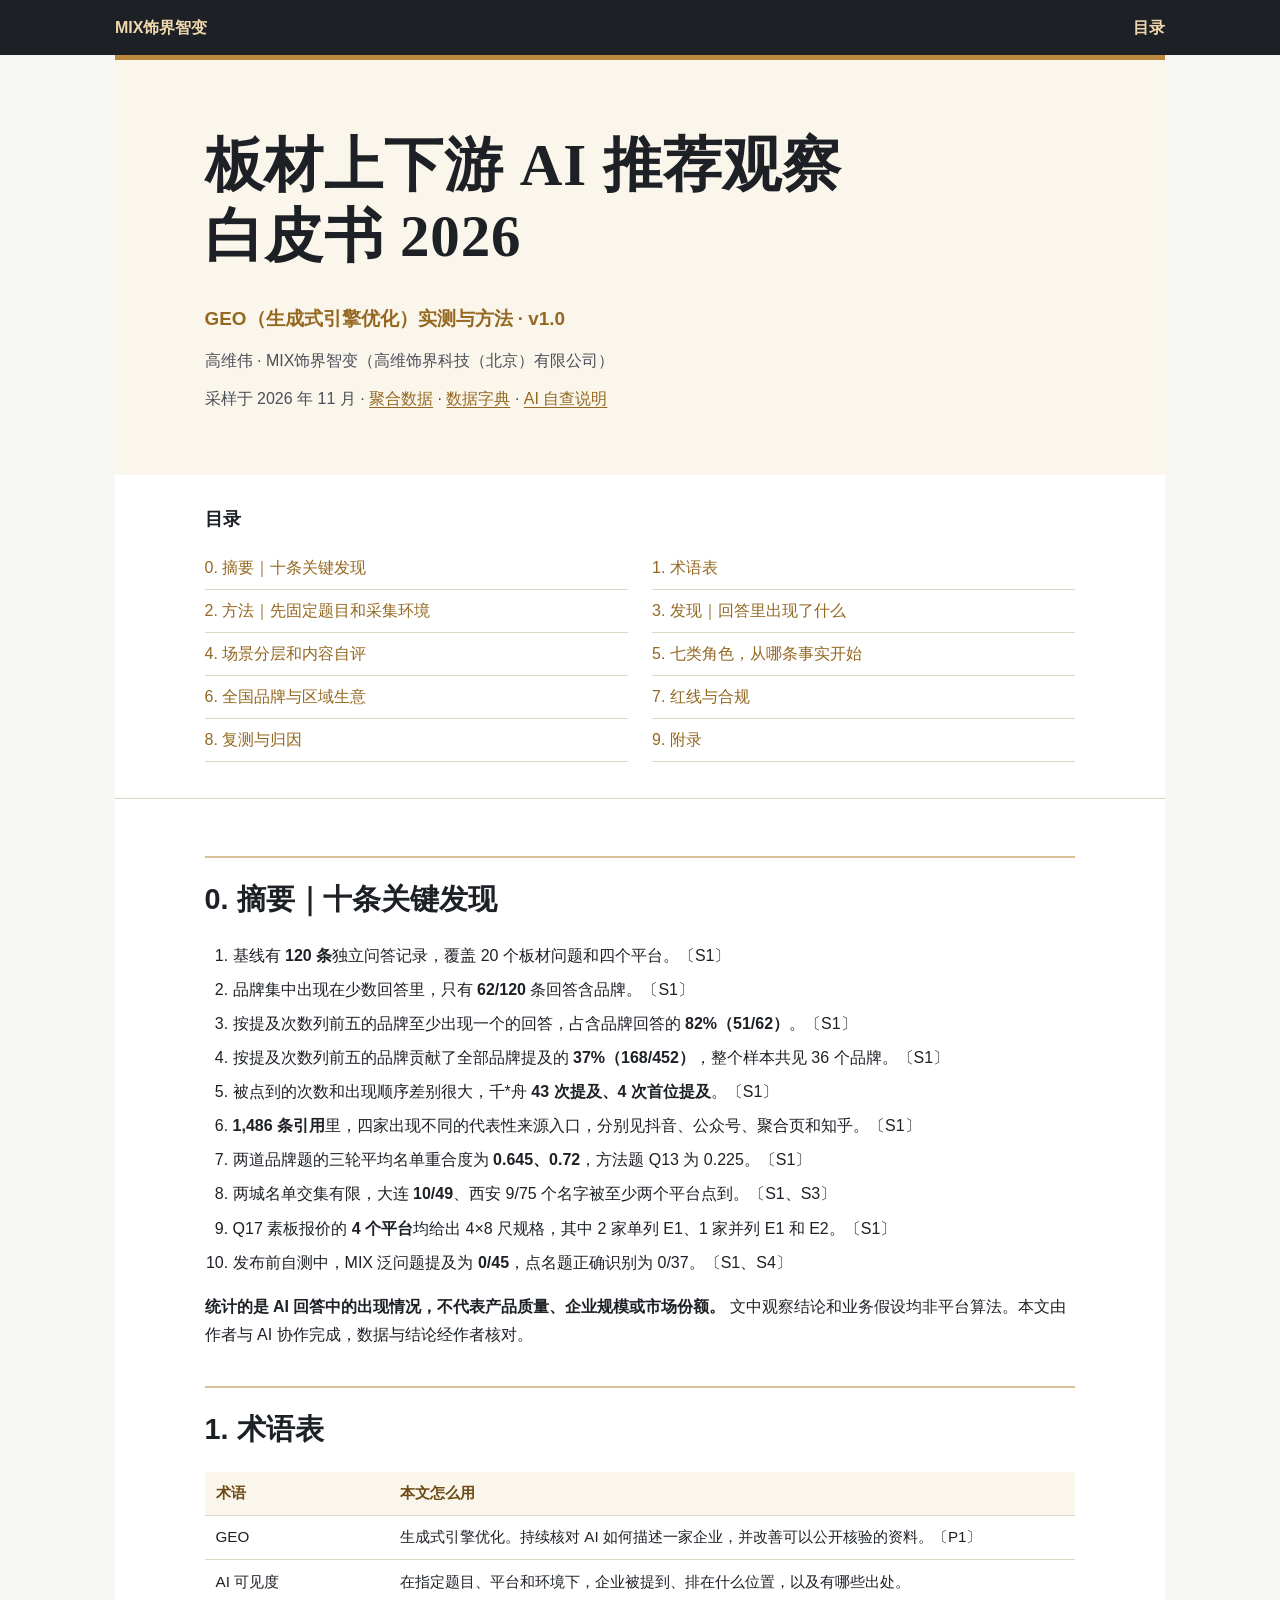
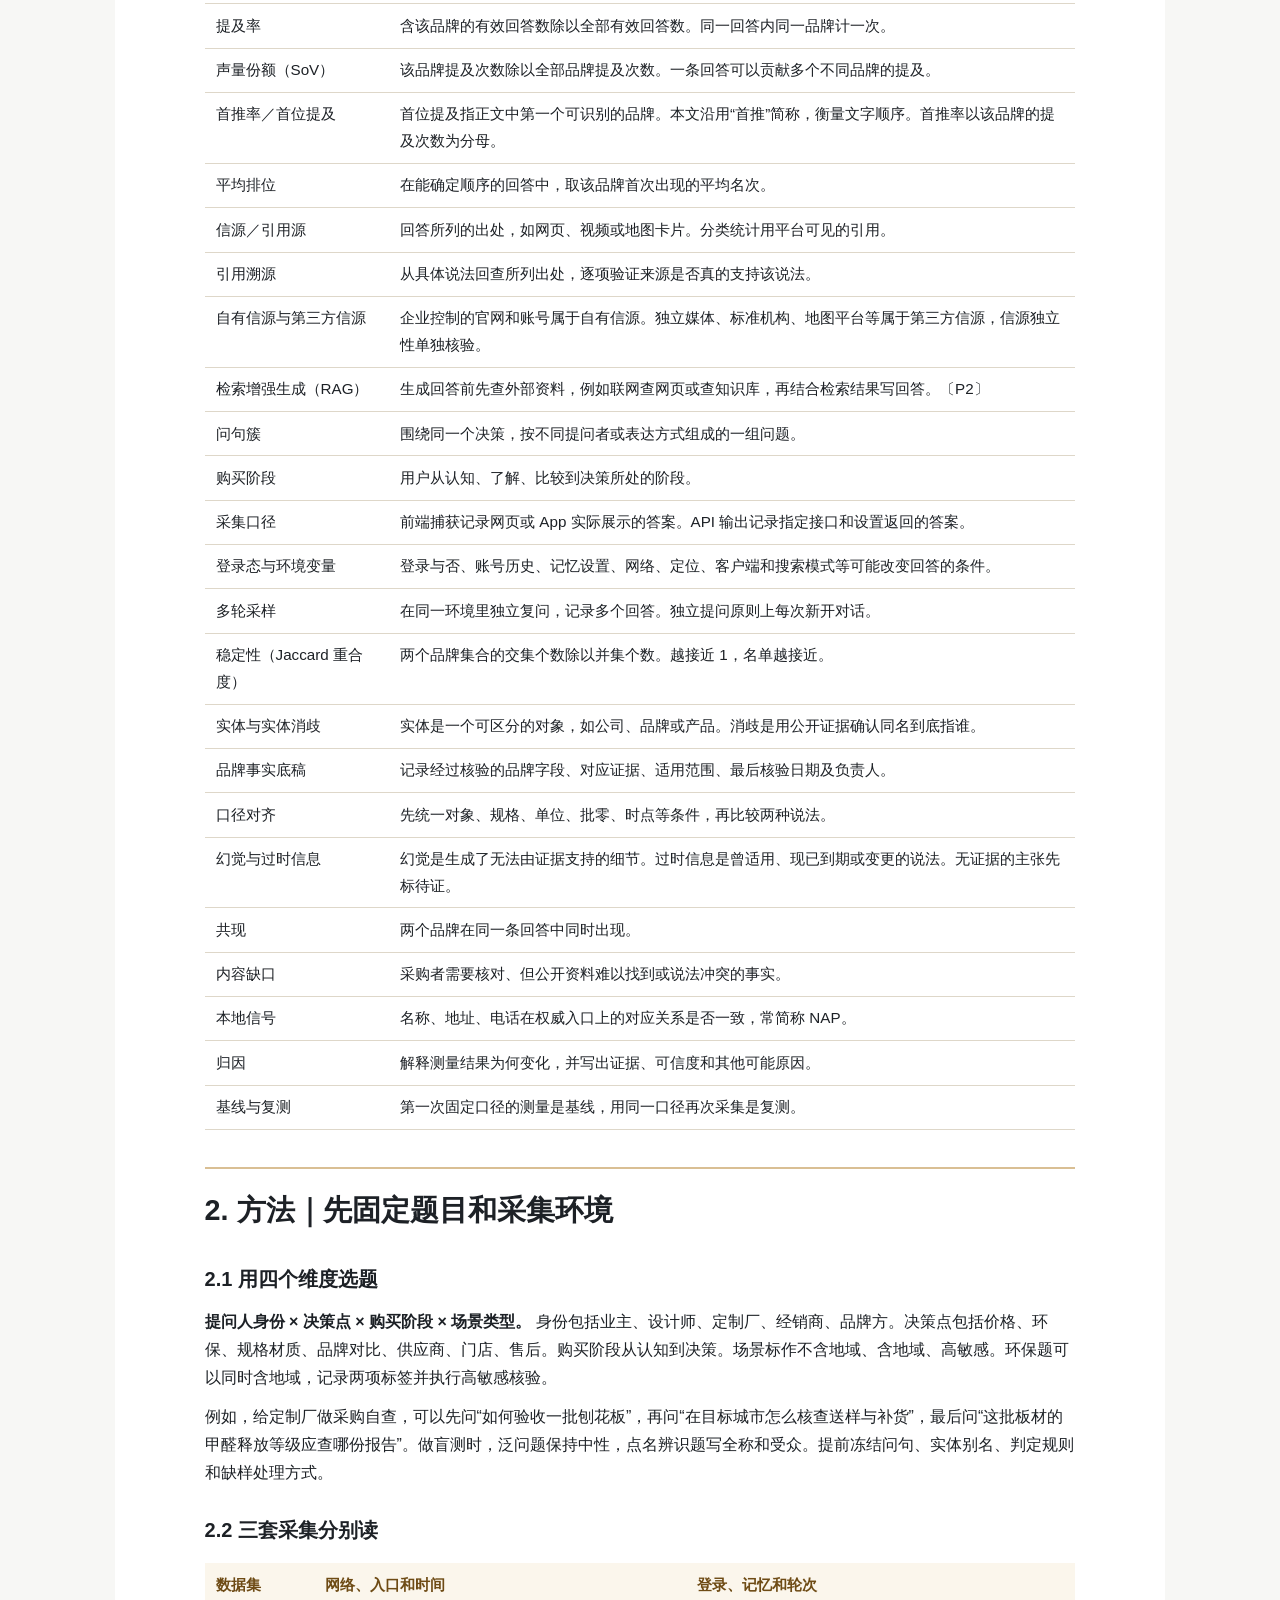
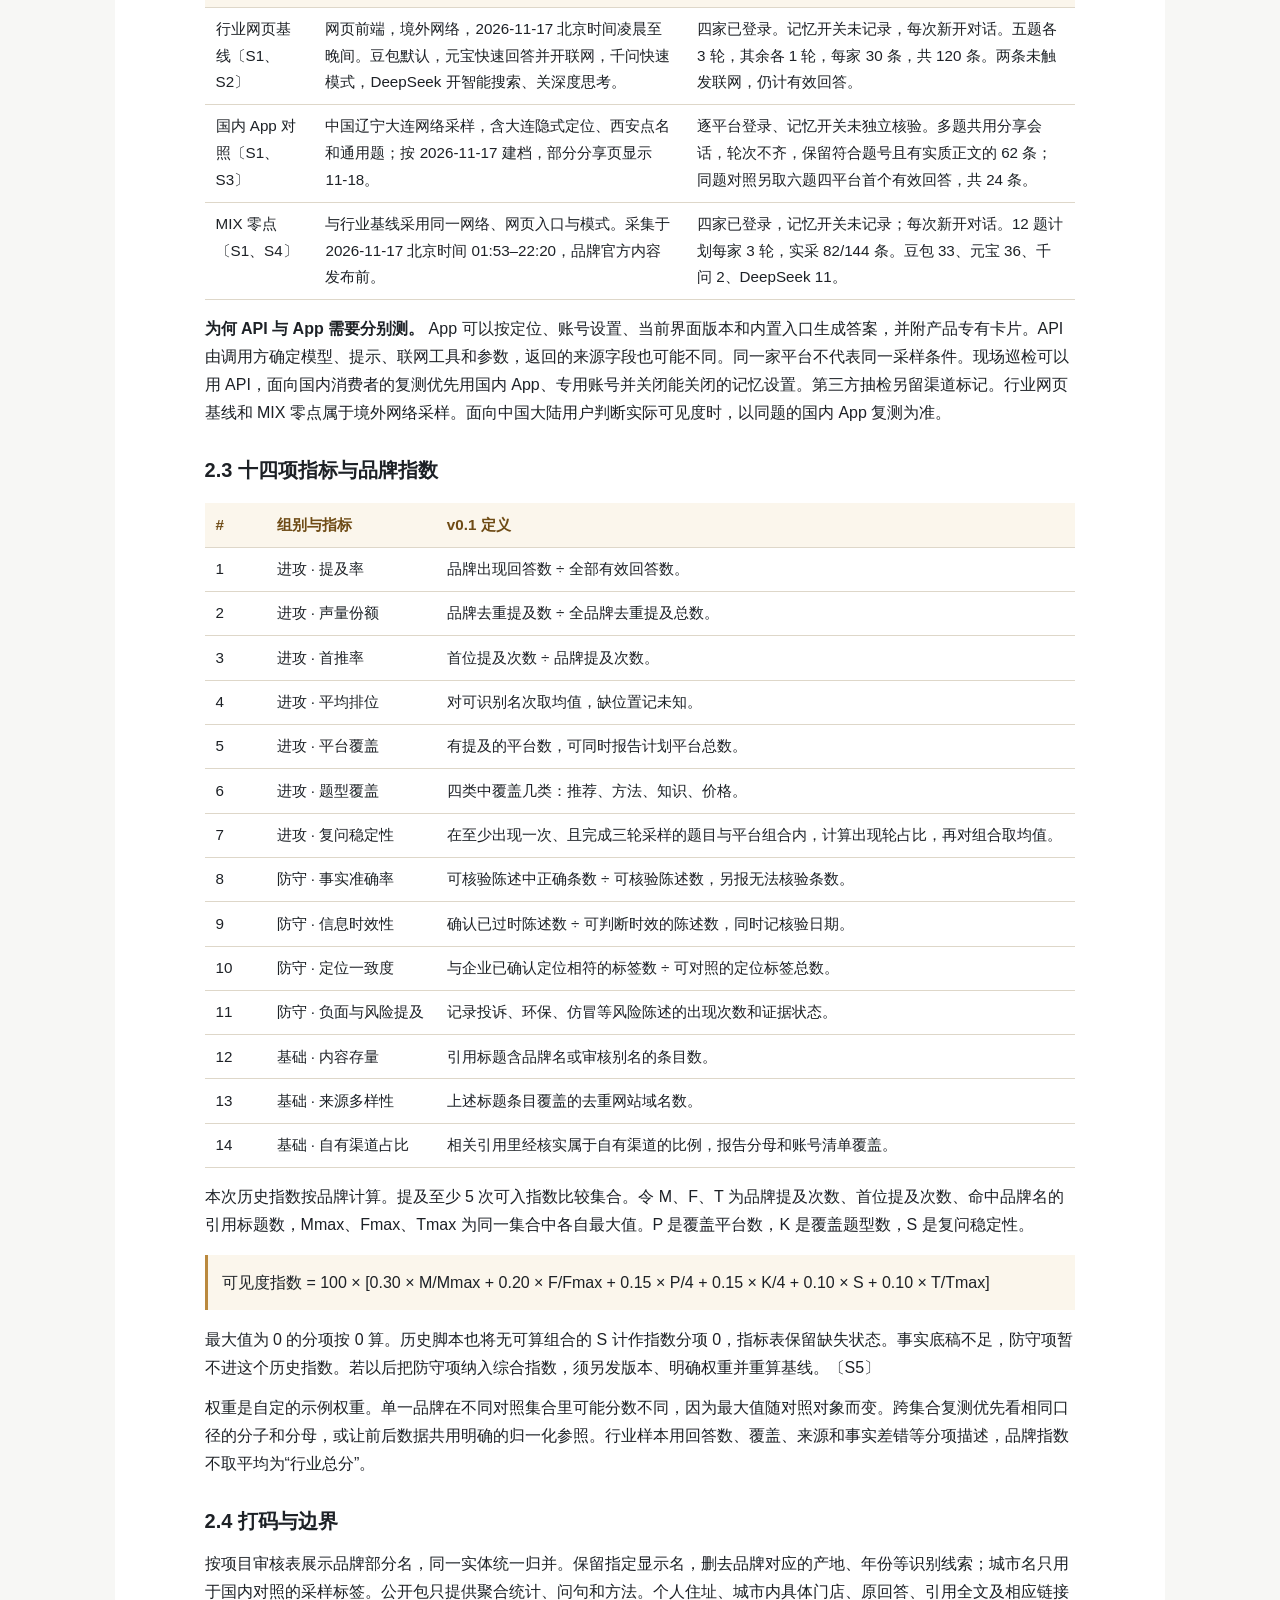
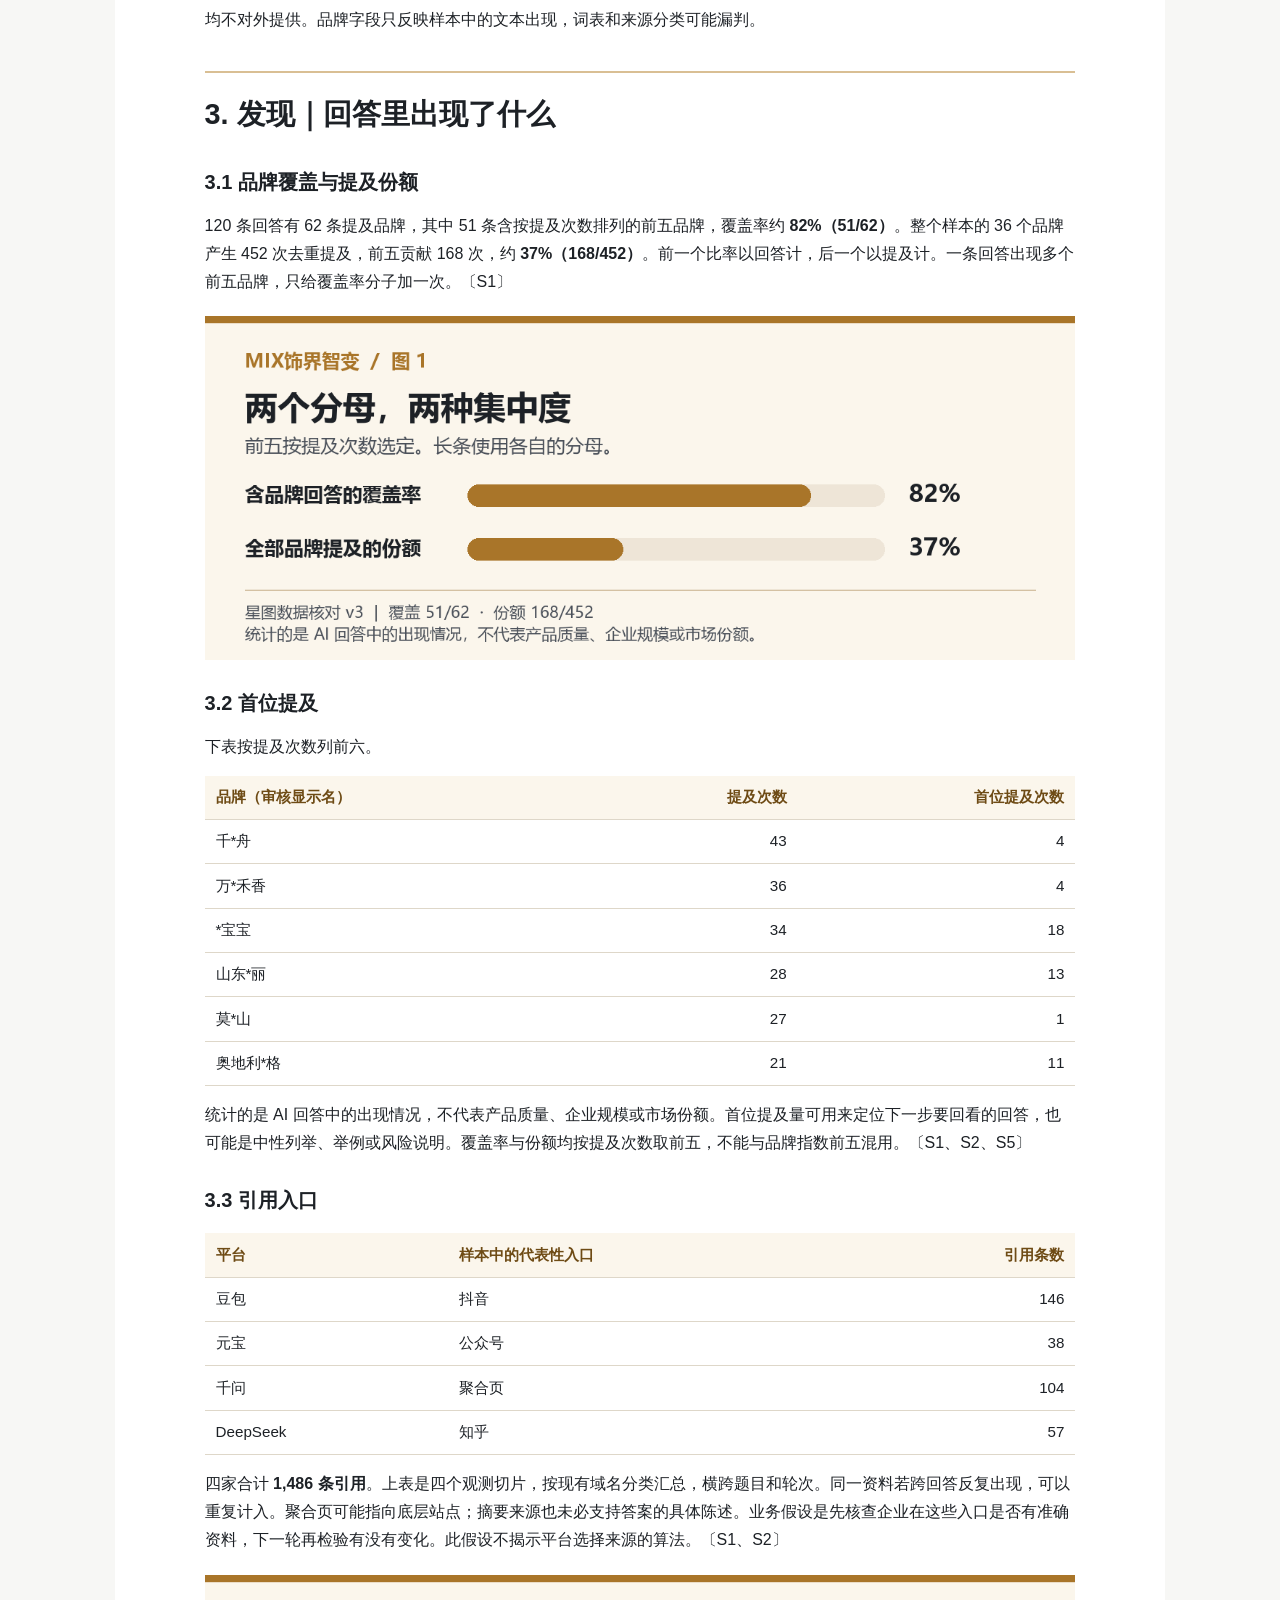
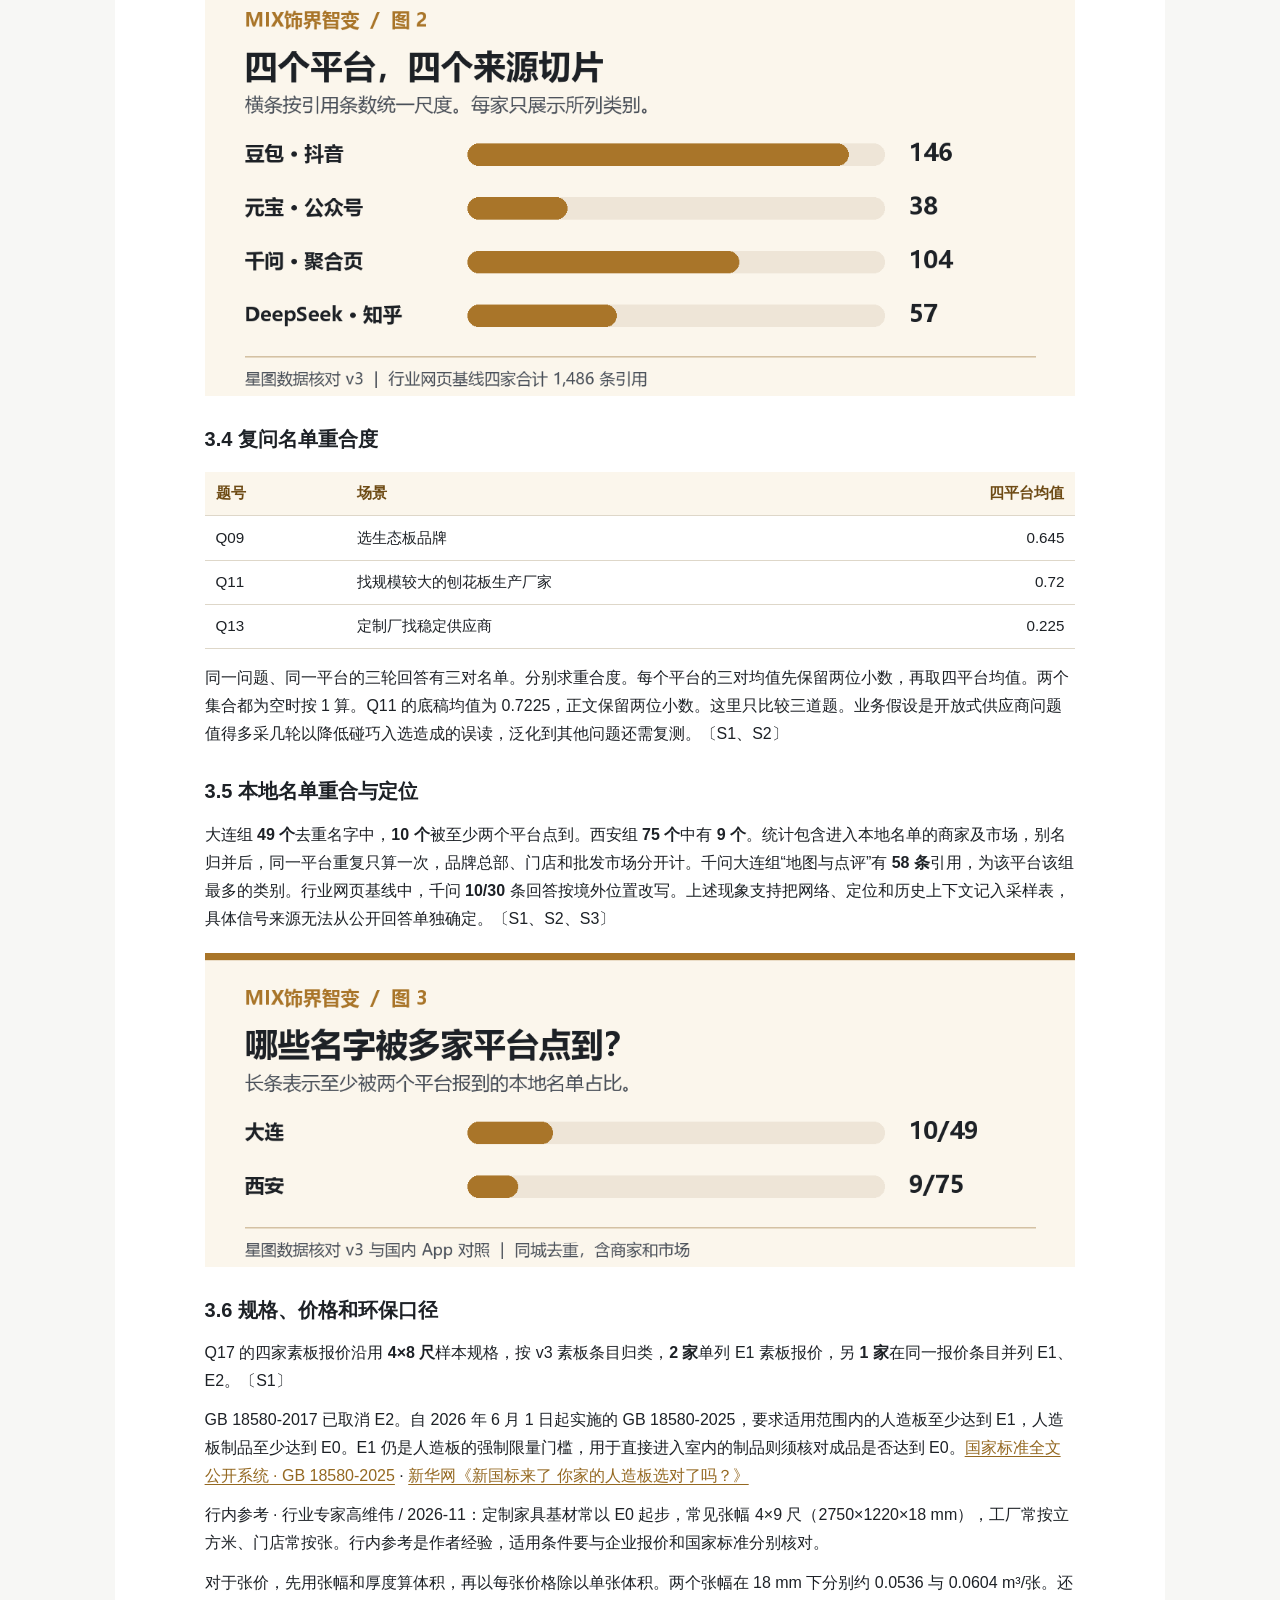
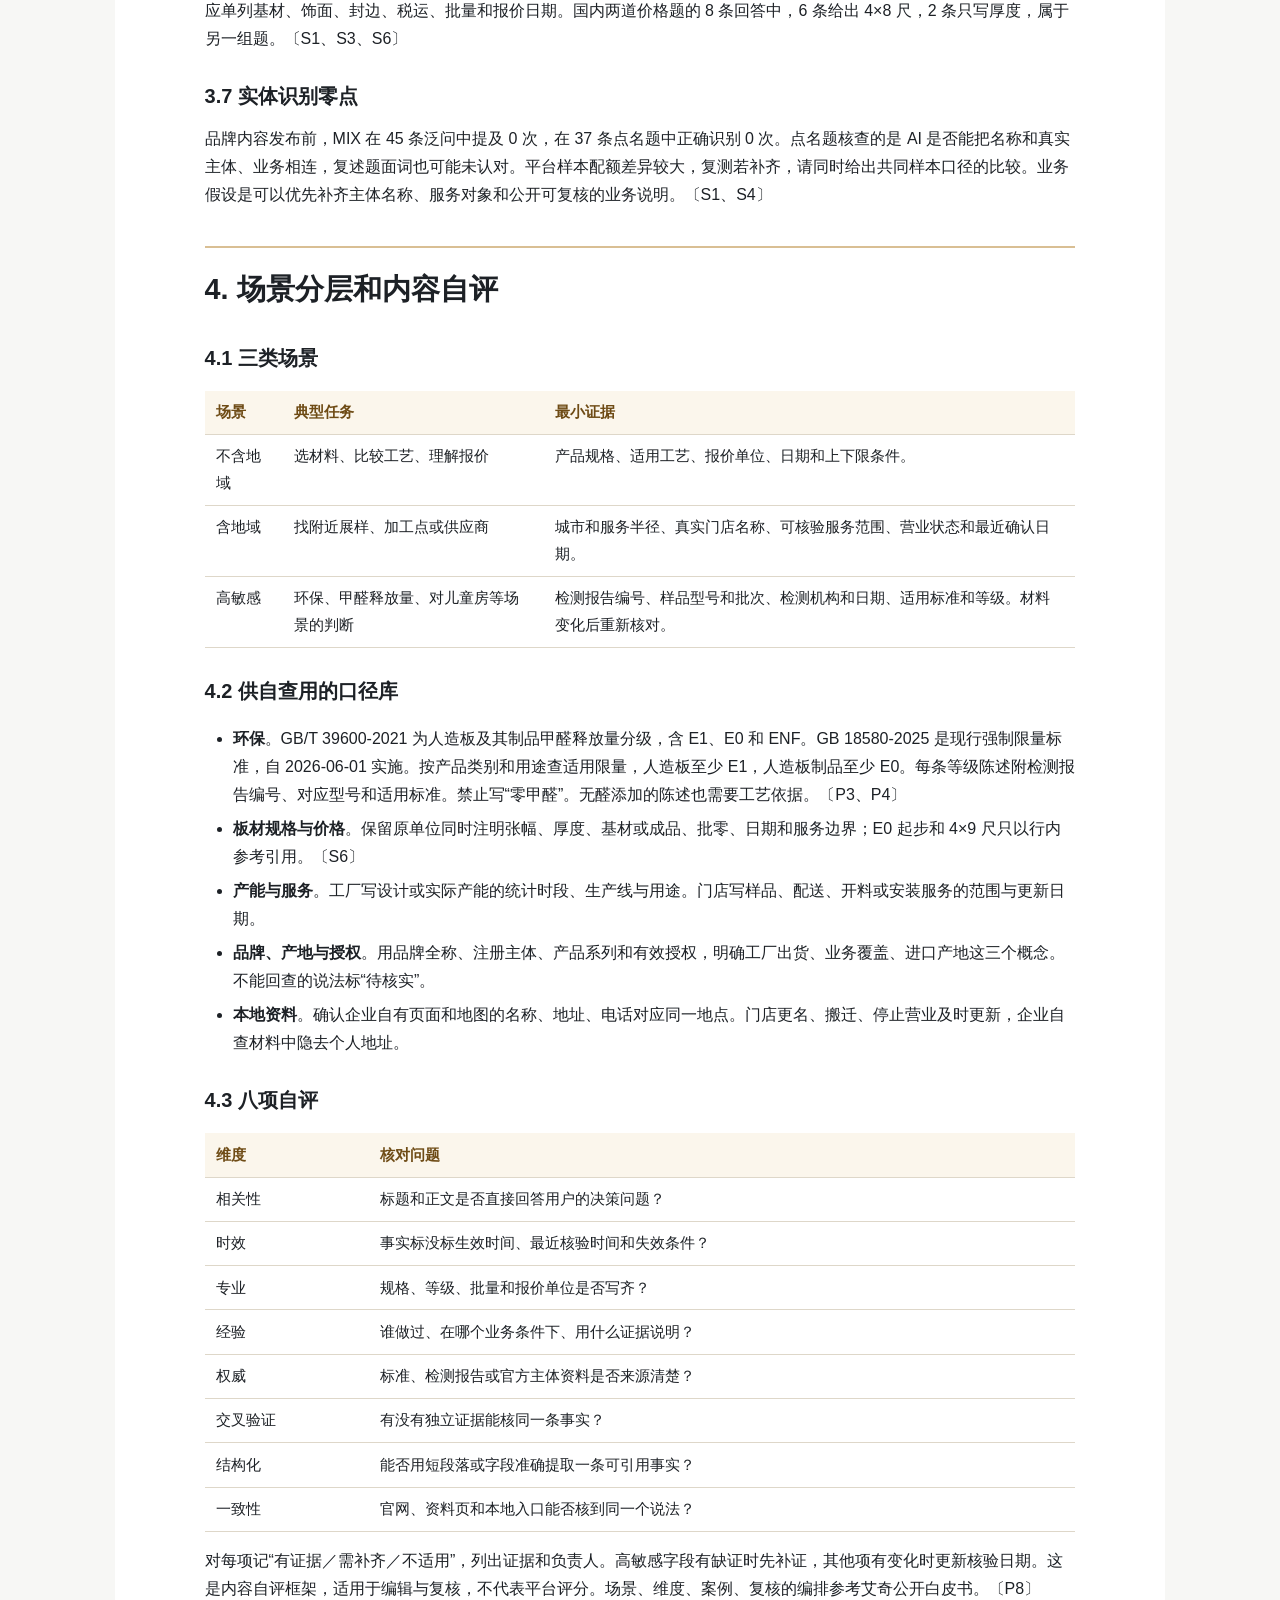
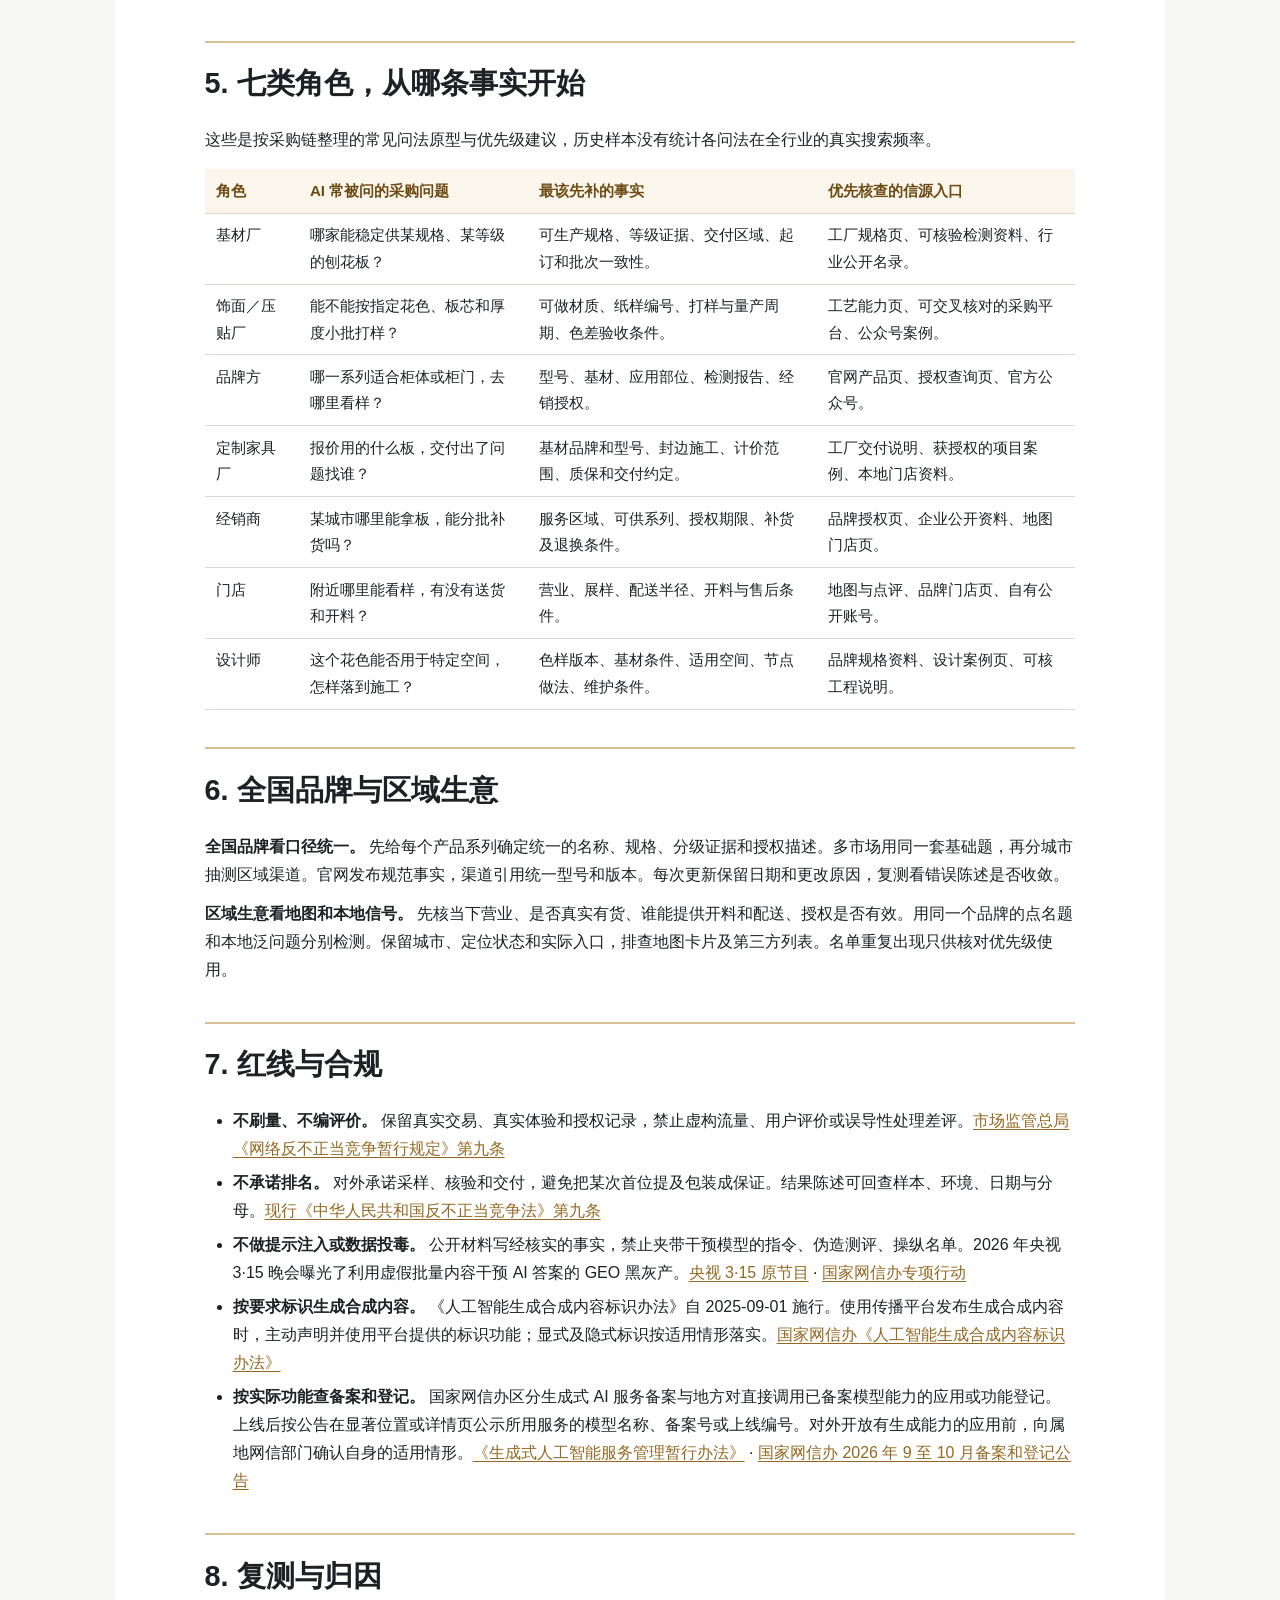
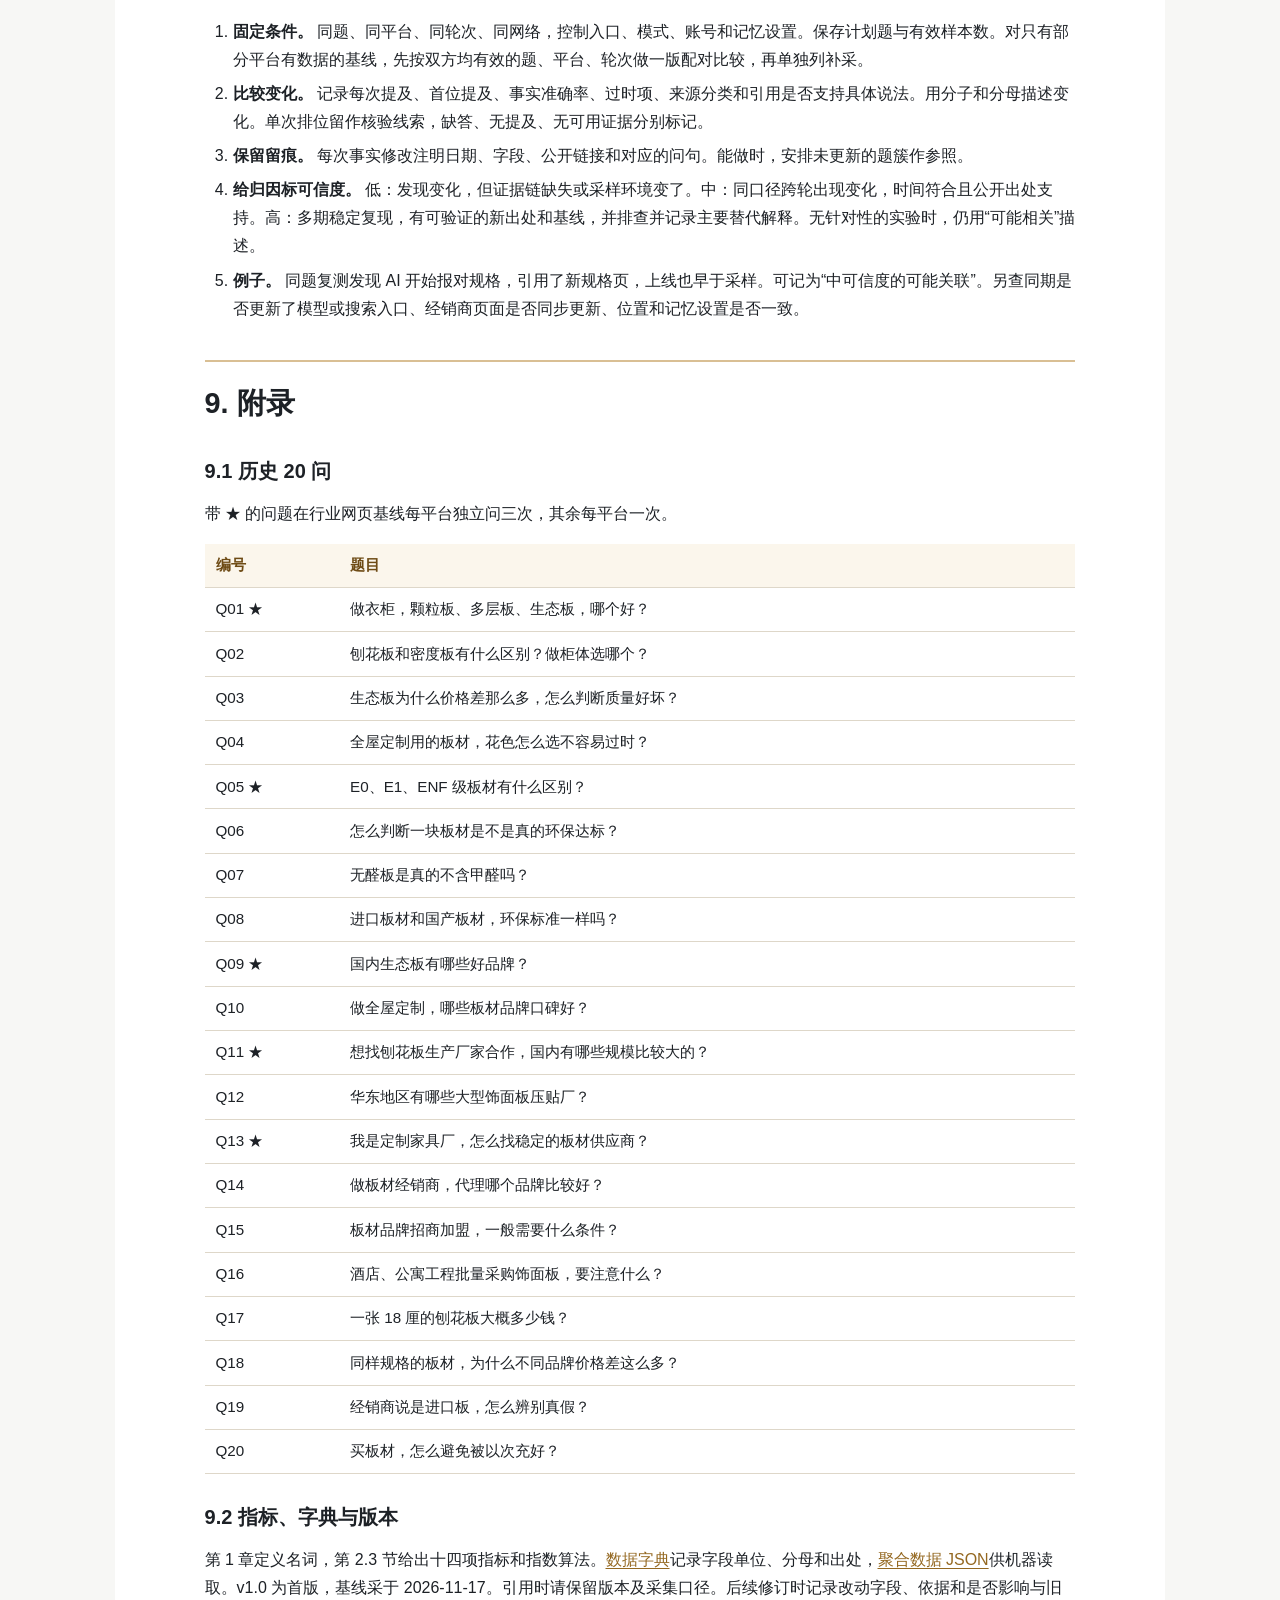
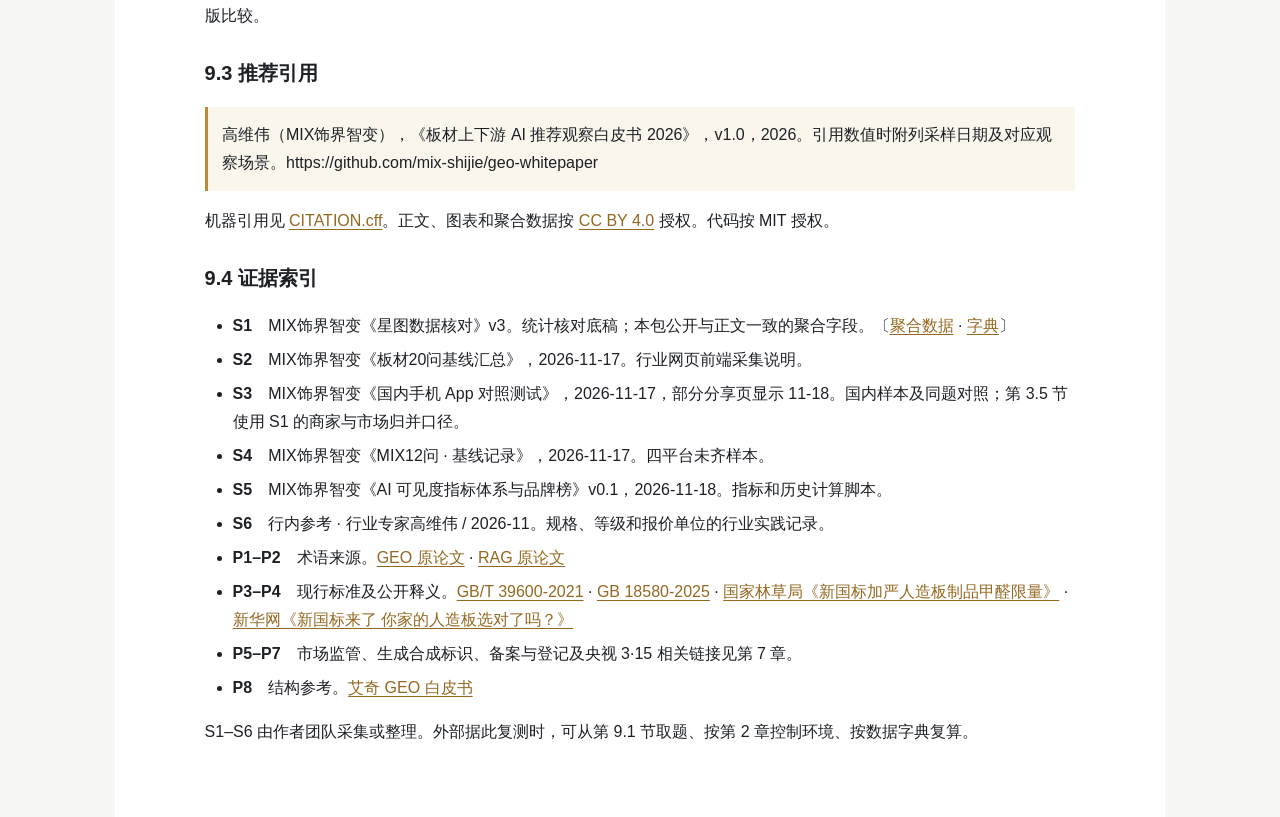
==== whitepaper.html @ 371d9e64 "发布板材上下游 AI 推荐观察白皮书 v1.0" ====
<!doctype html>
<html lang="zh-CN">
<head>
<meta charset="utf-8">
<meta name="viewport" content="width=device-width, initial-scale=1">
<meta name="author" content="高维伟 · MIX饰界智变">
<meta name="description" content="板材上下游企业的 GEO 实测统计、事实自查方法和可复测问句库。">
<title>板材上下游 AI 推荐观察白皮书 2026</title>
<style>/* Release reader. All assets are embedded for offline use. */
:root {
  --ink: #1d2126;
  --gold: #946821;
  --light-gold: #fbf6ec;
  --line: #ded7c9;
  --muted: #4a5059;
  font: 16px/1.75 "PingFang SC", "Microsoft YaHei", "Noto Sans SC", sans-serif;
  color: var(--ink);
  background: #f7f7f5;
}
* { box-sizing: border-box; }
body { margin: 0; }
a { color: var(--gold); text-underline-offset: .2em; }
a:focus-visible { outline: 2px solid var(--gold); outline-offset: 3px; }
.mast { display: flex; justify-content: space-between; align-items: center; min-height: 55px;
  padding: 0 max(5vw, calc((100vw - 1050px) / 2)); background: var(--ink); }
.mast a { white-space: nowrap; color: #f0d8ae; text-decoration: none; font-weight: 700; }
.sheet { max-width: 1050px; margin: auto; background: white; }
.hero { padding: 70px clamp(22px, 7vw, 92px) 52px; border-top: 5px solid #ba893e; background: var(--light-gold); }
.hero h1 { font: 800 clamp(34px, 5.2vw, 59px)/1.2 "Songti SC", SimSun, serif;
  max-width: 17em; margin: 0 0 .52em; letter-spacing: .015em; }
.title-edition { white-space: nowrap; }
.hero p { margin: .62em 0; color: var(--muted); }
.hero p:first-of-type { font-size: 1.18em; color: var(--gold); }
nav { padding: 28px clamp(22px, 7vw, 92px) 36px; border-bottom: 1px solid var(--line); }
nav h2 { font-size: 1.15em; margin: 0 0 .65em; }
.links { display: grid; grid-template-columns: repeat(2, 1fr); column-gap: 24px; }
.links a { padding: 7px 0; border-bottom: 1px solid var(--line); text-decoration: none; }
.links a:hover { text-decoration: underline; }
main { padding: 20px clamp(22px, 7vw, 92px) 60px; }
main h2 { font-size: 1.8em; margin: 1.3em 0 .6em; padding-top: .55em; border-top: 2px solid #d9bf94; }
main h3 { font-size: 1.25em; margin: 1.3em 0 .55em; }
p { margin: .7em 0; }
li { margin: .38em 0; }
ol, ul { padding-left: 1.75em; }
table { width: 100%; border-collapse: collapse; margin: 1em 0; font-size: .95em; }
th, td { padding: .55em .72em; text-align: left; vertical-align: top; border-bottom: 1px solid var(--line); }
th { background: var(--light-gold); color: #6e4b15; }
th:first-child { min-width: 4em; }
blockquote { margin: 1em 0; padding: .15em .9em; border-left: 3px solid #ba893e;
  background: var(--light-gold); overflow-wrap: anywhere; }
figure { margin: 1.3em 0; }
figure img { width: 100%; display: block; }
@media (max-width: 600px) {
  .hero { padding-top: 42px; padding-bottom: 34px; }
  .links { grid-template-columns: 1fr; }
  main h2 { font-size: 1.5em; }
  th, td { padding: .45em .3em; overflow-wrap: anywhere; }
  table { font-size: .87em; }
}
@page {
  size: A4;
  margin: 14mm 17mm 15mm;
  @bottom-left { content: "MIX饰界智变  /  GEO 白皮书 2026"; font-size: 8pt; color: #665842; }
  @bottom-right { content: counter(page) " / " counter(pages); font-size: 8pt; color: #665842; }
}
@media print {
  :root { background: white; font-size: 9.8pt; line-height: 1.55; print-color-adjust: exact; }
  .mast { display: none; }
  .sheet { max-width: none; }
  .cover { break-after: page; }
  .hero { padding: 16mm 9mm; }
  .hero h1 { font-size: 32pt; }
  nav { padding: 8mm 1mm; }
  main { padding: 0; }
  main h2, main h3 { break-after: avoid; }
  p, li { widows: 2; orphans: 2; }
  tr, figure, blockquote { break-inside: avoid; }
  thead { display: table-header-group; }
  table:not(:has(tbody tr:nth-child(8))) { break-inside: avoid; }
  #chapter-3-2 + p, #chapter-5 + p { break-after: avoid; }
  table { margin-block: .8em; }
  th, td { padding: .38em .52em; }
  figure img { width: 100%; max-height: 70mm; object-fit: contain; }
  a { text-decoration: none; }
}
</style>
</head>
<body>
<header class="mast"><a href="#top">MIX饰界智变</a><a href="#contents">目录</a></header>
<div class="sheet" id="top">
  <div class="cover">
    <div class="hero"><h1>板材上下游 AI 推荐观察<wbr><span class="title-edition">白皮书 2026</span></h1>
<p><strong>GEO（生成式引擎优化）实测与方法 · v1.0</strong></p>
<p>高维伟 · MIX饰界智变（高维饰界科技（北京）有限公司）</p>
<p>采样于 2026 年 11 月 · <a href="data/observations.json">聚合数据</a> · <a href="data/data-dictionary.md">数据字典</a> · <a href="AGENTS.md">AI 自查说明</a></p>
</div>
    <nav aria-label="白皮书目录" id="contents"><h2>目录</h2><div class="links"><a href="#chapter-0">0. 摘要｜十条关键发现</a><a href="#chapter-1">1. 术语表</a><a href="#chapter-2">2. 方法｜先固定题目和采集环境</a><a href="#chapter-3">3. 发现｜回答里出现了什么</a><a href="#chapter-4">4. 场景分层和内容自评</a><a href="#chapter-5">5. 七类角色，从哪条事实开始</a><a href="#chapter-6">6. 全国品牌与区域生意</a><a href="#chapter-7">7. 红线与合规</a><a href="#chapter-8">8. 复测与归因</a><a href="#chapter-9">9. 附录</a></div></nav>
  </div>
  <main><h2 id="chapter-0">0. 摘要｜十条关键发现</h2>
<ol>
<li>基线有 <strong>120 条</strong>独立问答记录，覆盖 20 个板材问题和四个平台。〔S1〕</li>
<li>品牌集中出现在少数回答里，只有 <strong>62/120</strong> 条回答含品牌。〔S1〕</li>
<li>按提及次数列前五的品牌至少出现一个的回答，占含品牌回答的 <strong>82%（51/62）</strong>。〔S1〕</li>
<li>按提及次数列前五的品牌贡献了全部品牌提及的 <strong>37%（168/452）</strong>，整个样本共见 36 个品牌。〔S1〕</li>
<li>被点到的次数和出现顺序差别很大，千*舟 <strong>43 次提及、4 次首位提及</strong>。〔S1〕</li>
<li><strong>1,486 条引用</strong>里，四家出现不同的代表性来源入口，分别见抖音、公众号、聚合页和知乎。〔S1〕</li>
<li>两道品牌题的三轮平均名单重合度为 <strong>0.645、0.72</strong>，方法题 Q13 为 0.225。〔S1〕</li>
<li>两城名单交集有限，大连 <strong>10/49</strong>、西安 9/75 个名字被至少两个平台点到。〔S1、S3〕</li>
<li>Q17 素板报价的 <strong>4 个平台</strong>均给出 4×8 尺规格，其中 2 家单列 E1、1 家并列 E1 和 E2。〔S1〕</li>
<li>发布前自测中，MIX 泛问题提及为 <strong>0/45</strong>，点名题正确识别为 0/37。〔S1、S4〕</li>
</ol>
<p><strong>统计的是 AI 回答中的出现情况，不代表产品质量、企业规模或市场份额。</strong> 文中观察结论和业务假设均非平台算法。本文由作者与 AI 协作完成，数据与结论经作者核对。</p>
<h2 id="chapter-1">1. 术语表</h2>
<table>
<thead>
<tr>
<th>术语</th>
<th>本文怎么用</th>
</tr>
</thead>
<tbody>
<tr>
<td>GEO</td>
<td>生成式引擎优化。持续核对 AI 如何描述一家企业，并改善可以公开核验的资料。〔P1〕</td>
</tr>
<tr>
<td>AI 可见度</td>
<td>在指定题目、平台和环境下，企业被提到、排在什么位置，以及有哪些出处。</td>
</tr>
<tr>
<td>提及率</td>
<td>含该品牌的有效回答数除以全部有效回答数。同一回答内同一品牌计一次。</td>
</tr>
<tr>
<td>声量份额（SoV）</td>
<td>该品牌提及次数除以全部品牌提及次数。一条回答可以贡献多个不同品牌的提及。</td>
</tr>
<tr>
<td>首推率／首位提及</td>
<td>首位提及指正文中第一个可识别的品牌。本文沿用“首推”简称，衡量文字顺序。首推率以该品牌的提及次数为分母。</td>
</tr>
<tr>
<td>平均排位</td>
<td>在能确定顺序的回答中，取该品牌首次出现的平均名次。</td>
</tr>
<tr>
<td>信源／引用源</td>
<td>回答所列的出处，如网页、视频或地图卡片。分类统计用平台可见的引用。</td>
</tr>
<tr>
<td>引用溯源</td>
<td>从具体说法回查所列出处，逐项验证来源是否真的支持该说法。</td>
</tr>
<tr>
<td>自有信源与第三方信源</td>
<td>企业控制的官网和账号属于自有信源。独立媒体、标准机构、地图平台等属于第三方信源，信源独立性单独核验。</td>
</tr>
<tr>
<td>检索增强生成（RAG）</td>
<td>生成回答前先查外部资料，例如联网查网页或查知识库，再结合检索结果写回答。〔P2〕</td>
</tr>
<tr>
<td>问句簇</td>
<td>围绕同一个决策，按不同提问者或表达方式组成的一组问题。</td>
</tr>
<tr>
<td>购买阶段</td>
<td>用户从认知、了解、比较到决策所处的阶段。</td>
</tr>
<tr>
<td>采集口径</td>
<td>前端捕获记录网页或 App 实际展示的答案。API 输出记录指定接口和设置返回的答案。</td>
</tr>
<tr>
<td>登录态与环境变量</td>
<td>登录与否、账号历史、记忆设置、网络、定位、客户端和搜索模式等可能改变回答的条件。</td>
</tr>
<tr>
<td>多轮采样</td>
<td>在同一环境里独立复问，记录多个回答。独立提问原则上每次新开对话。</td>
</tr>
<tr>
<td>稳定性（Jaccard 重合度）</td>
<td>两个品牌集合的交集个数除以并集个数。越接近 1，名单越接近。</td>
</tr>
<tr>
<td>实体与实体消歧</td>
<td>实体是一个可区分的对象，如公司、品牌或产品。消歧是用公开证据确认同名到底指谁。</td>
</tr>
<tr>
<td>品牌事实底稿</td>
<td>记录经过核验的品牌字段、对应证据、适用范围、最后核验日期及负责人。</td>
</tr>
<tr>
<td>口径对齐</td>
<td>先统一对象、规格、单位、批零、时点等条件，再比较两种说法。</td>
</tr>
<tr>
<td>幻觉与过时信息</td>
<td>幻觉是生成了无法由证据支持的细节。过时信息是曾适用、现已到期或变更的说法。无证据的主张先标待证。</td>
</tr>
<tr>
<td>共现</td>
<td>两个品牌在同一条回答中同时出现。</td>
</tr>
<tr>
<td>内容缺口</td>
<td>采购者需要核对、但公开资料难以找到或说法冲突的事实。</td>
</tr>
<tr>
<td>本地信号</td>
<td>名称、地址、电话在权威入口上的对应关系是否一致，常简称 NAP。</td>
</tr>
<tr>
<td>归因</td>
<td>解释测量结果为何变化，并写出证据、可信度和其他可能原因。</td>
</tr>
<tr>
<td>基线与复测</td>
<td>第一次固定口径的测量是基线，用同一口径再次采集是复测。</td>
</tr>
</tbody>
</table>
<h2 id="chapter-2">2. 方法｜先固定题目和采集环境</h2>
<h3 id="chapter-2-1">2.1 用四个维度选题</h3>
<p><strong>提问人身份 × 决策点 × 购买阶段 × 场景类型。</strong> 身份包括业主、设计师、定制厂、经销商、品牌方。决策点包括价格、环保、规格材质、品牌对比、供应商、门店、售后。购买阶段从认知到决策。场景标作不含地域、含地域、高敏感。环保题可以同时含地域，记录两项标签并执行高敏感核验。</p>
<p>例如，给定制厂做采购自查，可以先问“如何验收一批刨花板”，再问“在目标城市怎么核查送样与补货”，最后问“这批板材的甲醛释放等级应查哪份报告”。做盲测时，泛问题保持中性，点名辨识题写全称和受众。提前冻结问句、实体别名、判定规则和缺样处理方式。</p>
<h3 id="chapter-2-2">2.2 三套采集分别读</h3>
<table>
<thead>
<tr>
<th>数据集</th>
<th>网络、入口和时间</th>
<th>登录、记忆和轮次</th>
</tr>
</thead>
<tbody>
<tr>
<td>行业网页基线〔S1、S2〕</td>
<td>网页前端，境外网络，2026-11-17 北京时间凌晨至晚间。豆包默认，元宝快速回答并开联网，千问快速模式，DeepSeek 开智能搜索、关深度思考。</td>
<td>四家已登录。记忆开关未记录，每次新开对话。五题各 3 轮，其余各 1 轮，每家 30 条，共 120 条。两条未触发联网，仍计有效回答。</td>
</tr>
<tr>
<td>国内 App 对照〔S1、S3〕</td>
<td>中国辽宁大连网络采样，含大连隐式定位、西安点名和通用题；按 2026-11-17 建档，部分分享页显示 11-18。</td>
<td>逐平台登录、记忆开关未独立核验。多题共用分享会话，轮次不齐，保留符合题号且有实质正文的 62 条；同题对照另取六题四平台首个有效回答，共 24 条。</td>
</tr>
<tr>
<td>MIX 零点〔S1、S4〕</td>
<td>与行业基线采用同一网络、网页入口与模式。采集于 2026-11-17 北京时间 01:53–22:20，品牌官方内容发布前。</td>
<td>四家已登录，记忆开关未记录；每次新开对话。12 题计划每家 3 轮，实采 82/144 条。豆包 33、元宝 36、千问 2、DeepSeek 11。</td>
</tr>
</tbody>
</table>
<p><strong>为何 API 与 App 需要分别测。</strong> App 可以按定位、账号设置、当前界面版本和内置入口生成答案，并附产品专有卡片。API 由调用方确定模型、提示、联网工具和参数，返回的来源字段也可能不同。同一家平台不代表同一采样条件。现场巡检可以用 API，面向国内消费者的复测优先用国内 App、专用账号并关闭能关闭的记忆设置。第三方抽检另留渠道标记。行业网页基线和 MIX 零点属于境外网络采样。面向中国大陆用户判断实际可见度时，以同题的国内 App 复测为准。</p>
<h3 id="chapter-2-3">2.3 十四项指标与品牌指数</h3>
<table>
<thead>
<tr>
<th>#</th>
<th>组别与指标</th>
<th>v0.1 定义</th>
</tr>
</thead>
<tbody>
<tr>
<td>1</td>
<td>进攻 · 提及率</td>
<td>品牌出现回答数 ÷ 全部有效回答数。</td>
</tr>
<tr>
<td>2</td>
<td>进攻 · 声量份额</td>
<td>品牌去重提及数 ÷ 全品牌去重提及总数。</td>
</tr>
<tr>
<td>3</td>
<td>进攻 · 首推率</td>
<td>首位提及次数 ÷ 品牌提及次数。</td>
</tr>
<tr>
<td>4</td>
<td>进攻 · 平均排位</td>
<td>对可识别名次取均值，缺位置记未知。</td>
</tr>
<tr>
<td>5</td>
<td>进攻 · 平台覆盖</td>
<td>有提及的平台数，可同时报告计划平台总数。</td>
</tr>
<tr>
<td>6</td>
<td>进攻 · 题型覆盖</td>
<td>四类中覆盖几类：推荐、方法、知识、价格。</td>
</tr>
<tr>
<td>7</td>
<td>进攻 · 复问稳定性</td>
<td>在至少出现一次、且完成三轮采样的题目与平台组合内，计算出现轮占比，再对组合取均值。</td>
</tr>
<tr>
<td>8</td>
<td>防守 · 事实准确率</td>
<td>可核验陈述中正确条数 ÷ 可核验陈述数，另报无法核验条数。</td>
</tr>
<tr>
<td>9</td>
<td>防守 · 信息时效性</td>
<td>确认已过时陈述数 ÷ 可判断时效的陈述数，同时记核验日期。</td>
</tr>
<tr>
<td>10</td>
<td>防守 · 定位一致度</td>
<td>与企业已确认定位相符的标签数 ÷ 可对照的定位标签总数。</td>
</tr>
<tr>
<td>11</td>
<td>防守 · 负面与风险提及</td>
<td>记录投诉、环保、仿冒等风险陈述的出现次数和证据状态。</td>
</tr>
<tr>
<td>12</td>
<td>基础 · 内容存量</td>
<td>引用标题含品牌名或审核别名的条目数。</td>
</tr>
<tr>
<td>13</td>
<td>基础 · 来源多样性</td>
<td>上述标题条目覆盖的去重网站域名数。</td>
</tr>
<tr>
<td>14</td>
<td>基础 · 自有渠道占比</td>
<td>相关引用里经核实属于自有渠道的比例，报告分母和账号清单覆盖。</td>
</tr>
</tbody>
</table>
<p>本次历史指数按品牌计算。提及至少 5 次可入指数比较集合。令 M、F、T 为品牌提及次数、首位提及次数、命中品牌名的引用标题数，Mmax、Fmax、Tmax 为同一集合中各自最大值。P 是覆盖平台数，K 是覆盖题型数，S 是复问稳定性。</p>
<blockquote>
<p>可见度指数 = 100 × [0.30 × M/Mmax + 0.20 × F/Fmax + 0.15 × P/4 + 0.15 × K/4 + 0.10 × S + 0.10 × T/Tmax]</p>
</blockquote>
<p>最大值为 0 的分项按 0 算。历史脚本也将无可算组合的 S 计作指数分项 0，指标表保留缺失状态。事实底稿不足，防守项暂不进这个历史指数。若以后把防守项纳入综合指数，须另发版本、明确权重并重算基线。〔S5〕</p>
<p>权重是自定的示例权重。单一品牌在不同对照集合里可能分数不同，因为最大值随对照对象而变。跨集合复测优先看相同口径的分子和分母，或让前后数据共用明确的归一化参照。行业样本用回答数、覆盖、来源和事实差错等分项描述，品牌指数不取平均为“行业总分”。</p>
<h3 id="chapter-2-4">2.4 打码与边界</h3>
<p>按项目审核表展示品牌部分名，同一实体统一归并。保留指定显示名，删去品牌对应的产地、年份等识别线索；城市名只用于国内对照的采样标签。公开包只提供聚合统计、问句和方法。个人住址、城市内具体门店、原回答、引用全文及相应链接均不对外提供。品牌字段只反映样本中的文本出现，词表和来源分类可能漏判。</p>
<h2 id="chapter-3">3. 发现｜回答里出现了什么</h2>
<h3 id="chapter-3-1">3.1 品牌覆盖与提及份额</h3>
<p>120 条回答有 62 条提及品牌，其中 51 条含按提及次数排列的前五品牌，覆盖率约 <strong>82%（51/62）</strong>。整个样本的 36 个品牌产生 452 次去重提及，前五贡献 168 次，约 <strong>37%（168/452）</strong>。前一个比率以回答计，后一个以提及计。一条回答出现多个前五品牌，只给覆盖率分子加一次。〔S1〕</p>
<figure><img alt="含品牌回答的前五覆盖率 82%，全部品牌提及的前五份额 37%。" src="[data-uri]"></figure><h3 id="chapter-3-2">3.2 首位提及</h3>
<p>下表按提及次数列前六。</p>
<table>
<thead>
<tr>
<th>品牌（审核显示名）</th>
<th style="text-align:right">提及次数</th>
<th style="text-align:right">首位提及次数</th>
</tr>
</thead>
<tbody>
<tr>
<td>千*舟</td>
<td style="text-align:right">43</td>
<td style="text-align:right">4</td>
</tr>
<tr>
<td>万*禾香</td>
<td style="text-align:right">36</td>
<td style="text-align:right">4</td>
</tr>
<tr>
<td>*宝宝</td>
<td style="text-align:right">34</td>
<td style="text-align:right">18</td>
</tr>
<tr>
<td>山东*丽</td>
<td style="text-align:right">28</td>
<td style="text-align:right">13</td>
</tr>
<tr>
<td>莫*山</td>
<td style="text-align:right">27</td>
<td style="text-align:right">1</td>
</tr>
<tr>
<td>奥地利*格</td>
<td style="text-align:right">21</td>
<td style="text-align:right">11</td>
</tr>
</tbody>
</table>
<p>统计的是 AI 回答中的出现情况，不代表产品质量、企业规模或市场份额。首位提及量可用来定位下一步要回看的回答，也可能是中性列举、举例或风险说明。覆盖率与份额均按提及次数取前五，不能与品牌指数前五混用。〔S1、S2、S5〕</p>
<h3 id="chapter-3-3">3.3 引用入口</h3>
<table>
<thead>
<tr>
<th>平台</th>
<th>样本中的代表性入口</th>
<th style="text-align:right">引用条数</th>
</tr>
</thead>
<tbody>
<tr>
<td>豆包</td>
<td>抖音</td>
<td style="text-align:right">146</td>
</tr>
<tr>
<td>元宝</td>
<td>公众号</td>
<td style="text-align:right">38</td>
</tr>
<tr>
<td>千问</td>
<td>聚合页</td>
<td style="text-align:right">104</td>
</tr>
<tr>
<td>DeepSeek</td>
<td>知乎</td>
<td style="text-align:right">57</td>
</tr>
</tbody>
</table>
<p>四家合计 <strong>1,486 条引用</strong>。上表是四个观测切片，按现有域名分类汇总，横跨题目和轮次。同一资料若跨回答反复出现，可以重复计入。聚合页可能指向底层站点；摘要来源也未必支持答案的具体陈述。业务假设是先核查企业在这些入口是否有准确资料，下一轮再检验有没有变化。此假设不揭示平台选择来源的算法。〔S1、S2〕</p>
<figure><img alt="引用条数：豆包抖音 146，元宝公众号 38，千问聚合页 104，DeepSeek 知乎 57。" src="[data-uri]"></figure><h3 id="chapter-3-4">3.4 复问名单重合度</h3>
<table>
<thead>
<tr>
<th>题号</th>
<th>场景</th>
<th style="text-align:right">四平台均值</th>
</tr>
</thead>
<tbody>
<tr>
<td>Q09</td>
<td>选生态板品牌</td>
<td style="text-align:right">0.645</td>
</tr>
<tr>
<td>Q11</td>
<td>找规模较大的刨花板生产厂家</td>
<td style="text-align:right">0.72</td>
</tr>
<tr>
<td>Q13</td>
<td>定制厂找稳定供应商</td>
<td style="text-align:right">0.225</td>
</tr>
</tbody>
</table>
<p>同一问题、同一平台的三轮回答有三对名单。分别求重合度。每个平台的三对均值先保留两位小数，再取四平台均值。两个集合都为空时按 1 算。Q11 的底稿均值为 0.7225，正文保留两位小数。这里只比较三道题。业务假设是开放式供应商问题值得多采几轮以降低碰巧入选造成的误读，泛化到其他问题还需复测。〔S1、S2〕</p>
<h3 id="chapter-3-5">3.5 本地名单重合与定位</h3>
<p>大连组 <strong>49 个</strong>去重名字中，<strong>10 个</strong>被至少两个平台点到。西安组 <strong>75 个</strong>中有 <strong>9 个</strong>。统计包含进入本地名单的商家及市场，别名归并后，同一平台重复只算一次，品牌总部、门店和批发市场分开计。千问大连组“地图与点评”有 <strong>58 条</strong>引用，为该平台该组最多的类别。行业网页基线中，千问 <strong>10/30</strong> 条回答按境外位置改写。上述现象支持把网络、定位和历史上下文记入采样表，具体信号来源无法从公开回答单独确定。〔S1、S2、S3〕</p>
<figure><img alt="至少两个平台提及的名字：大连 10/49，西安 9/75。" src="[data-uri]"></figure><h3 id="chapter-3-6">3.6 规格、价格和环保口径</h3>
<p>Q17 的四家素板报价沿用 <strong>4×8 尺</strong>样本规格，按 v3 素板条目归类，<strong>2 家</strong>单列 E1 素板报价，另 <strong>1 家</strong>在同一报价条目并列 E1、E2。〔S1〕</p>
<p>GB 18580-2017 已取消 E2。自 2026 年 6 月 1 日起实施的 GB 18580-2025，要求适用范围内的人造板至少达到 E1，人造板制品至少达到 E0。E1 仍是人造板的强制限量门槛，用于直接进入室内的制品则须核对成品是否达到 E0。<a href="https://openstd.samr.gov.cn/bzgk/std/newGbInfo?hcno=BB55AC7172734FF926715718629F77A0">国家标准全文公开系统 · GB 18580-2025</a> · <a href="https://www.news.cn/house/20250812/905645e5c8ef4c9cbbf893c7dc4c1e3d/c.html">新华网《新国标来了 你家的人造板选对了吗？》</a></p>
<p>行内参考 · 行业专家高维伟 / 2026-11：定制家具基材常以 E0 起步，常见张幅 4×9 尺（2750×1220×18 mm），工厂常按立方米、门店常按张。行内参考是作者经验，适用条件要与企业报价和国家标准分别核对。</p>
<p>对于张价，先用张幅和厚度算体积，再以每张价格除以单张体积。两个张幅在 18 mm 下分别约 0.0536 与 0.0604 m³/张。还应单列基材、饰面、封边、税运、批量和报价日期。国内两道价格题的 8 条回答中，6 条给出 4×8 尺，2 条只写厚度，属于另一组题。〔S1、S3、S6〕</p>
<h3 id="chapter-3-7">3.7 实体识别零点</h3>
<p>品牌内容发布前，MIX 在 45 条泛问中提及 0 次，在 37 条点名题中正确识别 0 次。点名题核查的是 AI 是否能把名称和真实主体、业务相连，复述题面词也可能未认对。平台样本配额差异较大，复测若补齐，请同时给出共同样本口径的比较。业务假设是可以优先补齐主体名称、服务对象和公开可复核的业务说明。〔S1、S4〕</p>
<h2 id="chapter-4">4. 场景分层和内容自评</h2>
<h3 id="chapter-4-1">4.1 三类场景</h3>
<table>
<thead>
<tr>
<th>场景</th>
<th>典型任务</th>
<th>最小证据</th>
</tr>
</thead>
<tbody>
<tr>
<td>不含地域</td>
<td>选材料、比较工艺、理解报价</td>
<td>产品规格、适用工艺、报价单位、日期和上下限条件。</td>
</tr>
<tr>
<td>含地域</td>
<td>找附近展样、加工点或供应商</td>
<td>城市和服务半径、真实门店名称、可核验服务范围、营业状态和最近确认日期。</td>
</tr>
<tr>
<td>高敏感</td>
<td>环保、甲醛释放量、对儿童房等场景的判断</td>
<td>检测报告编号、样品型号和批次、检测机构和日期、适用标准和等级。材料变化后重新核对。</td>
</tr>
</tbody>
</table>
<h3 id="chapter-4-2">4.2 供自查用的口径库</h3>
<ul>
<li><strong>环保</strong>。GB/T 39600-2021 为人造板及其制品甲醛释放量分级，含 E1、E0 和 ENF。GB 18580-2025 是现行强制限量标准，自 2026-06-01 实施。按产品类别和用途查适用限量，人造板至少 E1，人造板制品至少 E0。每条等级陈述附检测报告编号、对应型号和适用标准。禁止写“零甲醛”。无醛添加的陈述也需要工艺依据。〔P3、P4〕</li>
<li><strong>板材规格与价格</strong>。保留原单位同时注明张幅、厚度、基材或成品、批零、日期和服务边界；E0 起步和 4×9 尺只以行内参考引用。〔S6〕</li>
<li><strong>产能与服务</strong>。工厂写设计或实际产能的统计时段、生产线与用途。门店写样品、配送、开料或安装服务的范围与更新日期。</li>
<li><strong>品牌、产地与授权</strong>。用品牌全称、注册主体、产品系列和有效授权，明确工厂出货、业务覆盖、进口产地这三个概念。不能回查的说法标“待核实”。</li>
<li><strong>本地资料</strong>。确认企业自有页面和地图的名称、地址、电话对应同一地点。门店更名、搬迁、停止营业及时更新，企业自查材料中隐去个人地址。</li>
</ul>
<h3 id="chapter-4-3">4.3 八项自评</h3>
<table>
<thead>
<tr>
<th>维度</th>
<th>核对问题</th>
</tr>
</thead>
<tbody>
<tr>
<td>相关性</td>
<td>标题和正文是否直接回答用户的决策问题？</td>
</tr>
<tr>
<td>时效</td>
<td>事实标没标生效时间、最近核验时间和失效条件？</td>
</tr>
<tr>
<td>专业</td>
<td>规格、等级、批量和报价单位是否写齐？</td>
</tr>
<tr>
<td>经验</td>
<td>谁做过、在哪个业务条件下、用什么证据说明？</td>
</tr>
<tr>
<td>权威</td>
<td>标准、检测报告或官方主体资料是否来源清楚？</td>
</tr>
<tr>
<td>交叉验证</td>
<td>有没有独立证据能核同一条事实？</td>
</tr>
<tr>
<td>结构化</td>
<td>能否用短段落或字段准确提取一条可引用事实？</td>
</tr>
<tr>
<td>一致性</td>
<td>官网、资料页和本地入口能否核到同一个说法？</td>
</tr>
</tbody>
</table>
<p>对每项记“有证据／需补齐／不适用”，列出证据和负责人。高敏感字段有缺证时先补证，其他项有变化时更新核验日期。这是内容自评框架，适用于编辑与复核，不代表平台评分。场景、维度、案例、复核的编排参考艾奇公开白皮书。〔P8〕</p>
<h2 id="chapter-5">5. 七类角色，从哪条事实开始</h2>
<p>这些是按采购链整理的常见问法原型与优先级建议，历史样本没有统计各问法在全行业的真实搜索频率。</p>
<table>
<thead>
<tr>
<th>角色</th>
<th>AI 常被问的采购问题</th>
<th>最该先补的事实</th>
<th>优先核查的信源入口</th>
</tr>
</thead>
<tbody>
<tr>
<td>基材厂</td>
<td>哪家能稳定供某规格、某等级的刨花板？</td>
<td>可生产规格、等级证据、交付区域、起订和批次一致性。</td>
<td>工厂规格页、可核验检测资料、行业公开名录。</td>
</tr>
<tr>
<td>饰面／压贴厂</td>
<td>能不能按指定花色、板芯和厚度小批打样？</td>
<td>可做材质、纸样编号、打样与量产周期、色差验收条件。</td>
<td>工艺能力页、可交叉核对的采购平台、公众号案例。</td>
</tr>
<tr>
<td>品牌方</td>
<td>哪一系列适合柜体或柜门，去哪里看样？</td>
<td>型号、基材、应用部位、检测报告、经销授权。</td>
<td>官网产品页、授权查询页、官方公众号。</td>
</tr>
<tr>
<td>定制家具厂</td>
<td>报价用的什么板，交付出了问题找谁？</td>
<td>基材品牌和型号、封边施工、计价范围、质保和交付约定。</td>
<td>工厂交付说明、获授权的项目案例、本地门店资料。</td>
</tr>
<tr>
<td>经销商</td>
<td>某城市哪里能拿板，能分批补货吗？</td>
<td>服务区域、可供系列、授权期限、补货及退换条件。</td>
<td>品牌授权页、企业公开资料、地图门店页。</td>
</tr>
<tr>
<td>门店</td>
<td>附近哪里能看样，有没有送货和开料？</td>
<td>营业、展样、配送半径、开料与售后条件。</td>
<td>地图与点评、品牌门店页、自有公开账号。</td>
</tr>
<tr>
<td>设计师</td>
<td>这个花色能否用于特定空间，怎样落到施工？</td>
<td>色样版本、基材条件、适用空间、节点做法、维护条件。</td>
<td>品牌规格资料、设计案例页、可核工程说明。</td>
</tr>
</tbody>
</table>
<h2 id="chapter-6">6. 全国品牌与区域生意</h2>
<p><strong>全国品牌看口径统一。</strong> 先给每个产品系列确定统一的名称、规格、分级证据和授权描述。多市场用同一套基础题，再分城市抽测区域渠道。官网发布规范事实，渠道引用统一型号和版本。每次更新保留日期和更改原因，复测看错误陈述是否收敛。</p>
<p><strong>区域生意看地图和本地信号。</strong> 先核当下营业、是否真实有货、谁能提供开料和配送、授权是否有效。用同一个品牌的点名题和本地泛问题分别检测。保留城市、定位状态和实际入口，排查地图卡片及第三方列表。名单重复出现只供核对优先级使用。</p>
<h2 id="chapter-7">7. 红线与合规</h2>
<ul>
<li><strong>不刷量、不编评价。</strong> 保留真实交易、真实体验和授权记录，禁止虚构流量、用户评价或误导性处理差评。<a href="https://www.samr.gov.cn/zw/zfxxgk/fdzdgknr/fgs/art/2024/art_80019fe59e464196bef173dc56678a42.html">市场监管总局《网络反不正当竞争暂行规定》第九条</a></li>
<li><strong>不承诺排名。</strong> 对外承诺采样、核验和交付，避免把某次首位提及包装成保证。结果陈述可回查样本、环境、日期与分母。<a href="https://www.samr.gov.cn/zw/zfxxgk/fdzdgknr/fgs/art/2023/art_3737890d856a4e44a8ea07c50c90c116.html">现行《中华人民共和国反不正当竞争法》第九条</a></li>
<li><strong>不做提示注入或数据投毒。</strong> 公开材料写经核实的事实，禁止夹带干预模型的指令、伪造测评、操纵名单。2026 年央视 3·15 晚会曝光了利用虚假批量内容干预 AI 答案的 GEO 黑灰产。<a href="https://big5.cctv.com/gate/big5/tv.cctv.com/2026/03/15/VIDEmX0VdYf9DeKI87GYEfqF260315.shtml">央视 3·15 原节目</a> · <a href="https://www.cac.gov.cn/2026-04/30/c_1779289298718765.htm">国家网信办专项行动</a></li>
<li><strong>按要求标识生成合成内容。</strong> 《人工智能生成合成内容标识办法》自 2025-09-01 施行。使用传播平台发布生成合成内容时，主动声明并使用平台提供的标识功能；显式及隐式标识按适用情形落实。<a href="https://www.cac.gov.cn/2025-03/14/c_1743654684782215.htm">国家网信办《人工智能生成合成内容标识办法》</a></li>
<li><strong>按实际功能查备案和登记。</strong> 国家网信办区分生成式 AI 服务备案与地方对直接调用已备案模型能力的应用或功能登记。上线后按公告在显著位置或详情页公示所用服务的模型名称、备案号或上线编号。对外开放有生成能力的应用前，向属地网信部门确认自身的适用情形。<a href="https://www.cac.gov.cn/2023-07/13/c_1690898327029107.htm">《生成式人工智能服务管理暂行办法》</a> · <a href="https://www.cac.gov.cn/2026-11/20/c_1796918603542950.htm">国家网信办 2026 年 9 至 10 月备案和登记公告</a></li>
</ul>
<h2 id="chapter-8">8. 复测与归因</h2>
<ol>
<li><strong>固定条件。</strong> 同题、同平台、同轮次、同网络，控制入口、模式、账号和记忆设置。保存计划题与有效样本数。对只有部分平台有数据的基线，先按双方均有效的题、平台、轮次做一版配对比较，再单独列补采。</li>
<li><strong>比较变化。</strong> 记录每次提及、首位提及、事实准确率、过时项、来源分类和引用是否支持具体说法。用分子和分母描述变化。单次排位留作核验线索，缺答、无提及、无可用证据分别标记。</li>
<li><strong>保留留痕。</strong> 每次事实修改注明日期、字段、公开链接和对应的问句。能做时，安排未更新的题簇作参照。</li>
<li><strong>给归因标可信度。</strong> 低：发现变化，但证据链缺失或采样环境变了。中：同口径跨轮出现变化，时间符合且公开出处支持。高：多期稳定复现，有可验证的新出处和基线，并排查并记录主要替代解释。无针对性的实验时，仍用“可能相关”描述。</li>
<li><strong>例子。</strong> 同题复测发现 AI 开始报对规格，引用了新规格页，上线也早于采样。可记为“中可信度的可能关联”。另查同期是否更新了模型或搜索入口、经销商页面是否同步更新、位置和记忆设置是否一致。</li>
</ol>
<h2 id="chapter-9">9. 附录</h2>
<h3 id="chapter-9-1">9.1 历史 20 问</h3>
<p>带 ★ 的问题在行业网页基线每平台独立问三次，其余每平台一次。</p>
<table>
<thead>
<tr>
<th>编号</th>
<th>题目</th>
</tr>
</thead>
<tbody>
<tr>
<td>Q01 ★</td>
<td>做衣柜，颗粒板、多层板、生态板，哪个好？</td>
</tr>
<tr>
<td>Q02</td>
<td>刨花板和密度板有什么区别？做柜体选哪个？</td>
</tr>
<tr>
<td>Q03</td>
<td>生态板为什么价格差那么多，怎么判断质量好坏？</td>
</tr>
<tr>
<td>Q04</td>
<td>全屋定制用的板材，花色怎么选不容易过时？</td>
</tr>
<tr>
<td>Q05 ★</td>
<td>E0、E1、ENF 级板材有什么区别？</td>
</tr>
<tr>
<td>Q06</td>
<td>怎么判断一块板材是不是真的环保达标？</td>
</tr>
<tr>
<td>Q07</td>
<td>无醛板是真的不含甲醛吗？</td>
</tr>
<tr>
<td>Q08</td>
<td>进口板材和国产板材，环保标准一样吗？</td>
</tr>
<tr>
<td>Q09 ★</td>
<td>国内生态板有哪些好品牌？</td>
</tr>
<tr>
<td>Q10</td>
<td>做全屋定制，哪些板材品牌口碑好？</td>
</tr>
<tr>
<td>Q11 ★</td>
<td>想找刨花板生产厂家合作，国内有哪些规模比较大的？</td>
</tr>
<tr>
<td>Q12</td>
<td>华东地区有哪些大型饰面板压贴厂？</td>
</tr>
<tr>
<td>Q13 ★</td>
<td>我是定制家具厂，怎么找稳定的板材供应商？</td>
</tr>
<tr>
<td>Q14</td>
<td>做板材经销商，代理哪个品牌比较好？</td>
</tr>
<tr>
<td>Q15</td>
<td>板材品牌招商加盟，一般需要什么条件？</td>
</tr>
<tr>
<td>Q16</td>
<td>酒店、公寓工程批量采购饰面板，要注意什么？</td>
</tr>
<tr>
<td>Q17</td>
<td>一张 18 厘的刨花板大概多少钱？</td>
</tr>
<tr>
<td>Q18</td>
<td>同样规格的板材，为什么不同品牌价格差这么多？</td>
</tr>
<tr>
<td>Q19</td>
<td>经销商说是进口板，怎么辨别真假？</td>
</tr>
<tr>
<td>Q20</td>
<td>买板材，怎么避免被以次充好？</td>
</tr>
</tbody>
</table>
<h3 id="chapter-9-2">9.2 指标、字典与版本</h3>
<p>第 1 章定义名词，第 2.3 节给出十四项指标和指数算法。<a href="data/data-dictionary.md">数据字典</a>记录字段单位、分母和出处，<a href="data/observations.json">聚合数据 JSON</a>供机器读取。v1.0 为首版，基线采于 2026-11-17。引用时请保留版本及采集口径。后续修订时记录改动字段、依据和是否影响与旧版比较。</p>
<h3 id="chapter-9-3">9.3 推荐引用</h3>
<blockquote>
<p>高维伟（MIX饰界智变），《板材上下游 AI 推荐观察白皮书 2026》，v1.0，2026。引用数值时附列采样日期及对应观察场景。https://github.com/mix-shijie/geo-whitepaper</p>
</blockquote>
<p>机器引用见 <a href="CITATION.cff">CITATION.cff</a>。正文、图表和聚合数据按 <a href="https://creativecommons.org/licenses/by/4.0/">CC BY 4.0</a> 授权。代码按 MIT 授权。</p>
<h3 id="chapter-9-4">9.4 证据索引</h3>
<ul>
<li><strong>S1</strong>　MIX饰界智变《星图数据核对》v3。统计核对底稿；本包公开与正文一致的聚合字段。〔<a href="data/observations.json">聚合数据</a> · <a href="data/data-dictionary.md">字典</a>〕</li>
<li><strong>S2</strong>　MIX饰界智变《板材20问基线汇总》，2026-11-17。行业网页前端采集说明。</li>
<li><strong>S3</strong>　MIX饰界智变《国内手机 App 对照测试》，2026-11-17，部分分享页显示 11-18。国内样本及同题对照；第 3.5 节使用 S1 的商家与市场归并口径。</li>
<li><strong>S4</strong>　MIX饰界智变《MIX12问 · 基线记录》，2026-11-17。四平台未齐样本。</li>
<li><strong>S5</strong>　MIX饰界智变《AI 可见度指标体系与品牌榜》v0.1，2026-11-18。指标和历史计算脚本。</li>
<li><strong>S6</strong>　行内参考 · 行业专家高维伟 / 2026-11。规格、等级和报价单位的行业实践记录。</li>
<li><strong>P1–P2</strong>　术语来源。<a href="https://arxiv.org/abs/2311.09735">GEO 原论文</a> · <a href="https://arxiv.org/abs/2005.11401">RAG 原论文</a></li>
<li><strong>P3–P4</strong>　现行标准及公开释义。<a href="https://openstd.samr.gov.cn/bzgk/std/newGbInfo?hcno=F5BCAEB886FB1417F12395B61AFDB178">GB/T 39600-2021</a> · <a href="https://openstd.samr.gov.cn/bzgk/std/newGbInfo?hcno=BB55AC7172734FF926715718629F77A0">GB 18580-2025</a> · <a href="https://www.forestry.gov.cn/c/www/gglcgy/633233.jhtml">国家林草局《新国标加严人造板制品甲醛限量》</a> · <a href="https://www.news.cn/house/20250812/905645e5c8ef4c9cbbf893c7dc4c1e3d/c.html">新华网《新国标来了 你家的人造板选对了吗？》</a></li>
<li><strong>P5–P7</strong>　市场监管、生成合成标识、备案与登记及央视 3·15 相关链接见第 7 章。</li>
<li><strong>P8</strong>　结构参考。<a href="https://www.27geo.com/whitepaper">艾奇 GEO 白皮书</a></li>
</ul>
<p>S1–S6 由作者团队采集或整理。外部据此复测时，可从第 9.1 节取题、按第 2 章控制环境、按数据字典复算。</p>
</main>
</div>
</body>
</html>
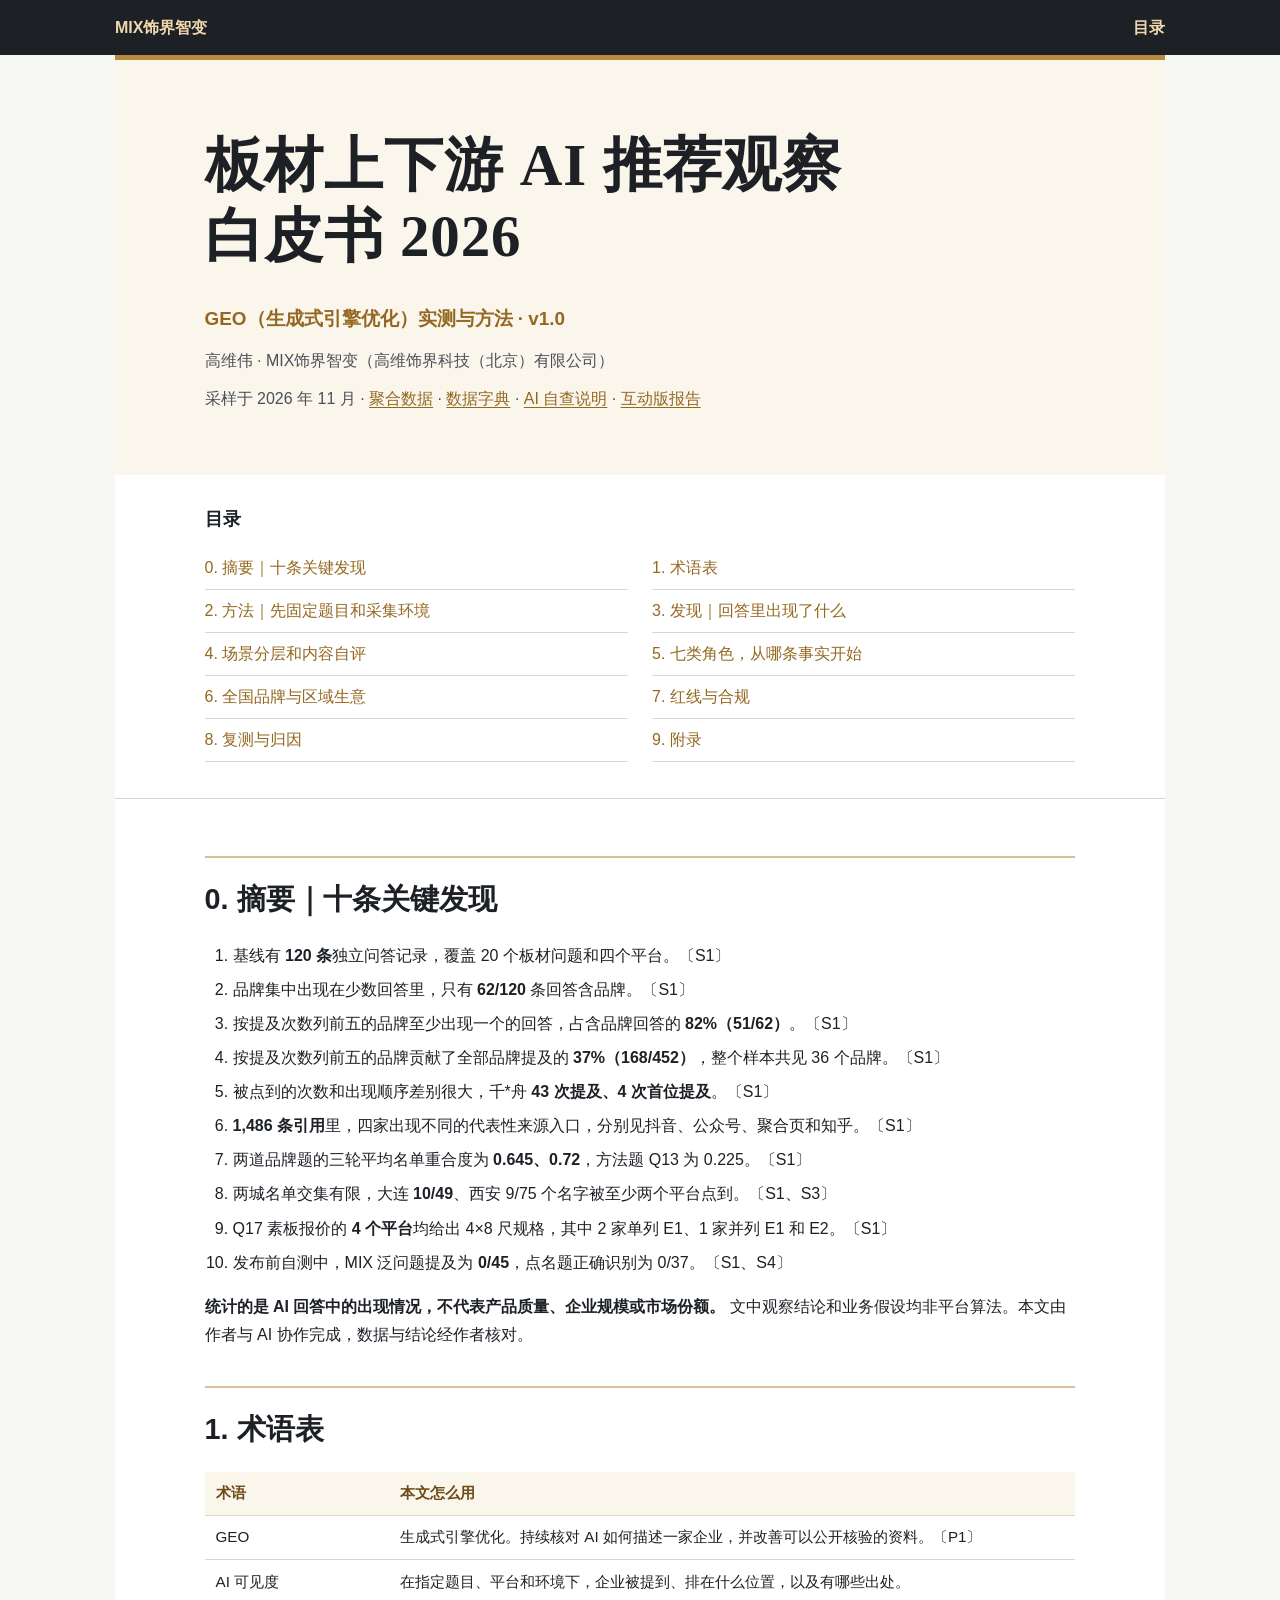
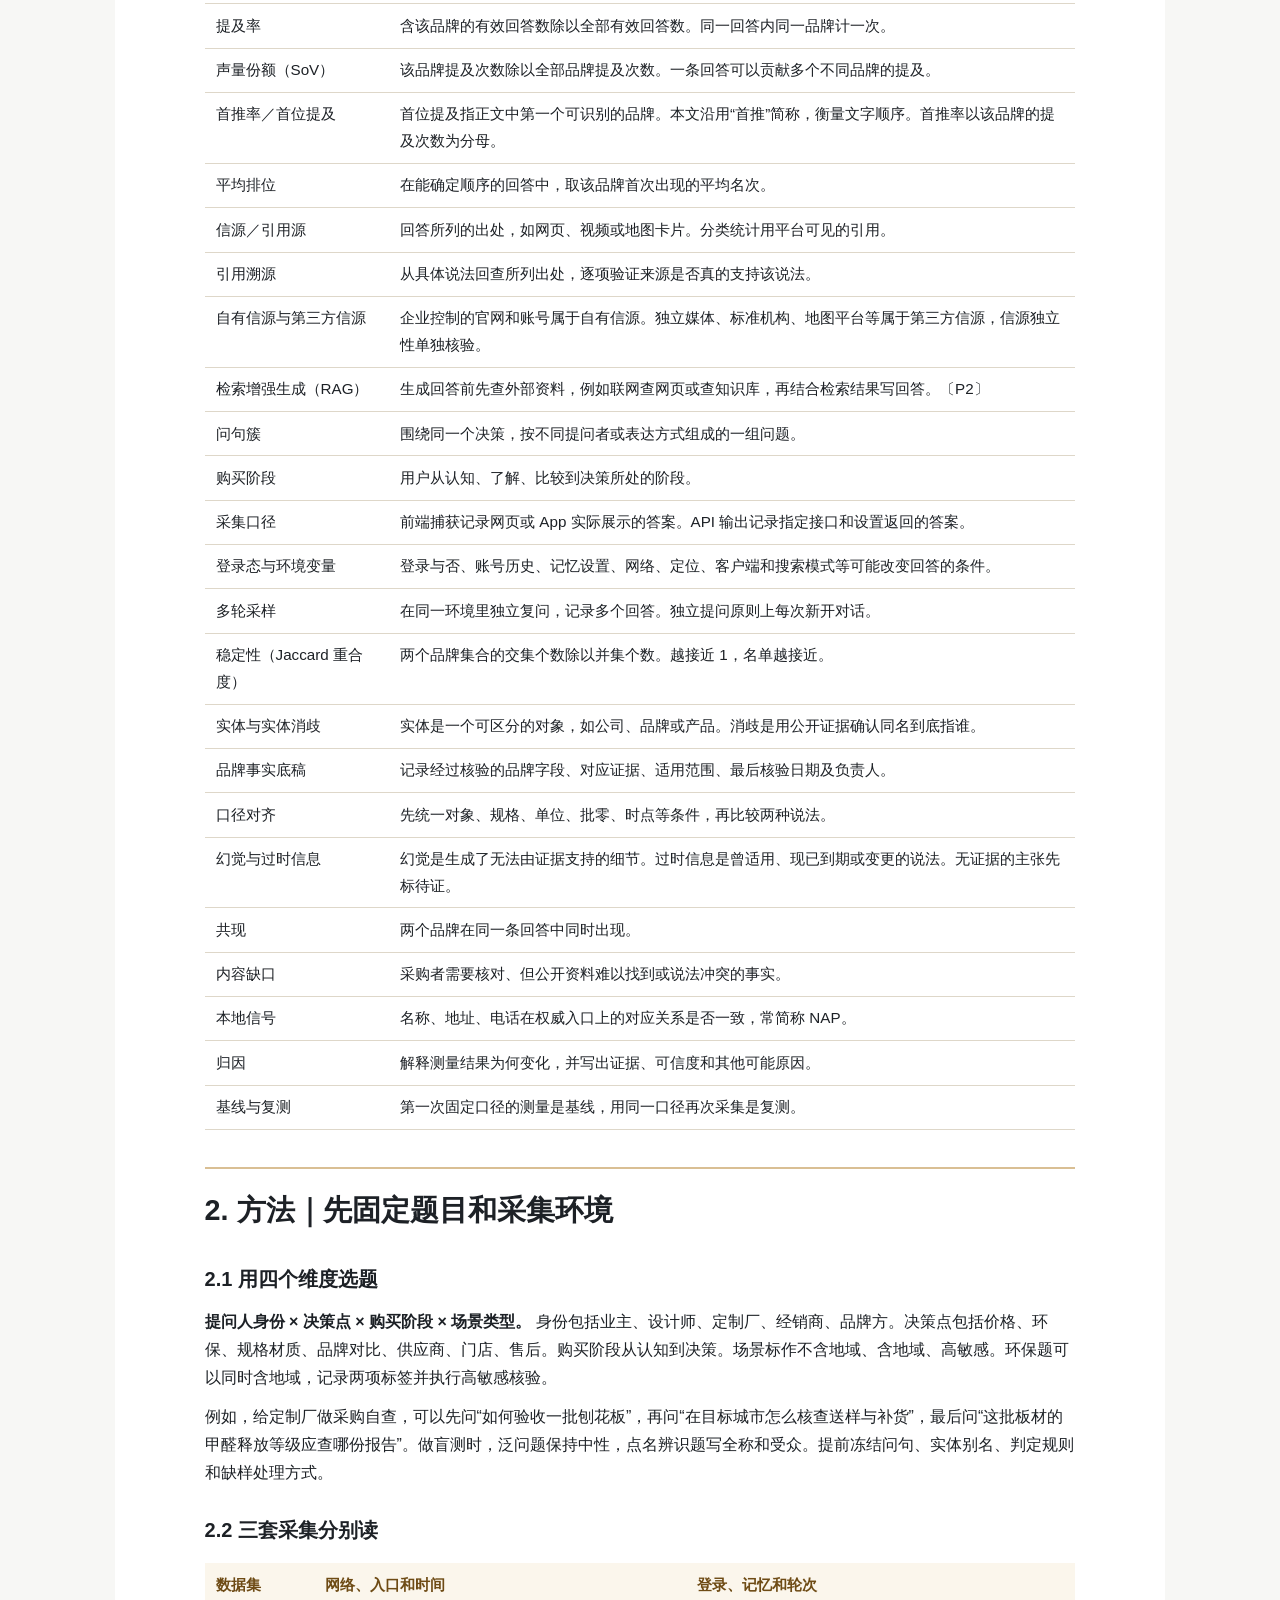
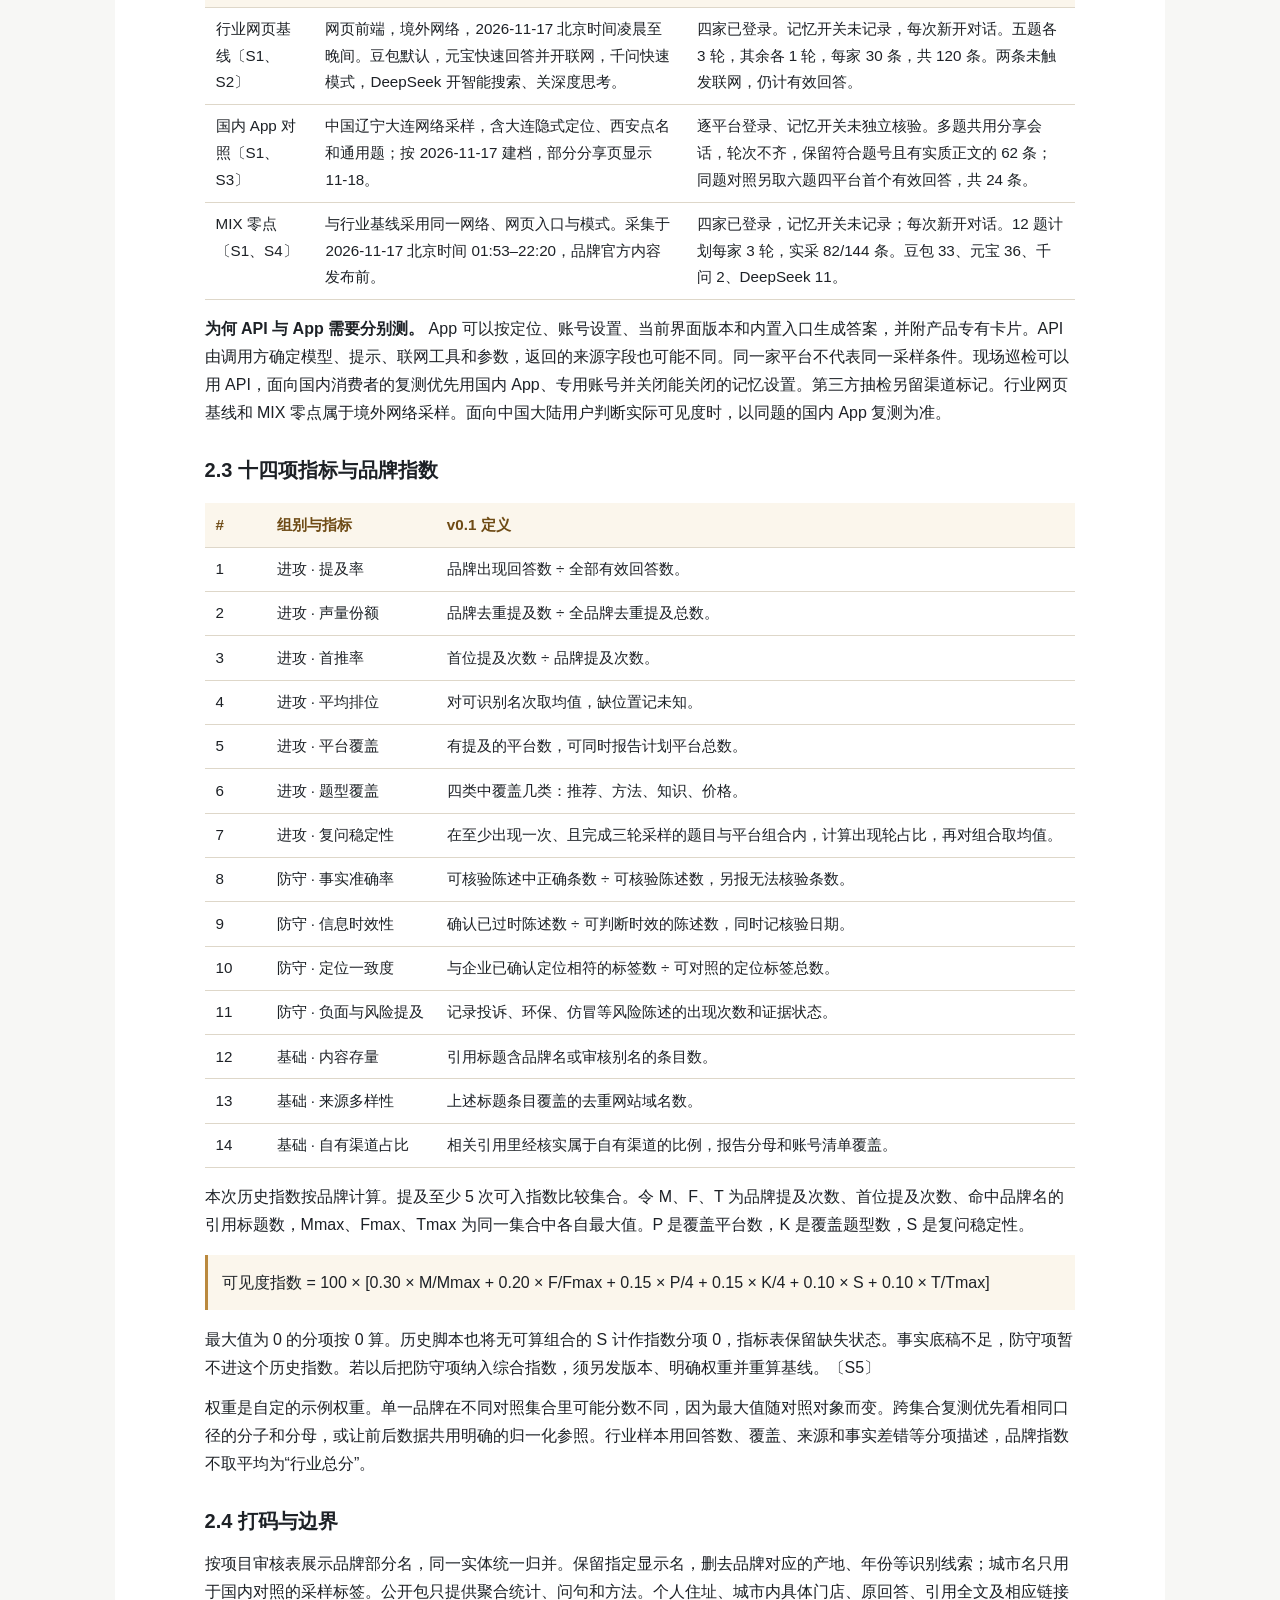
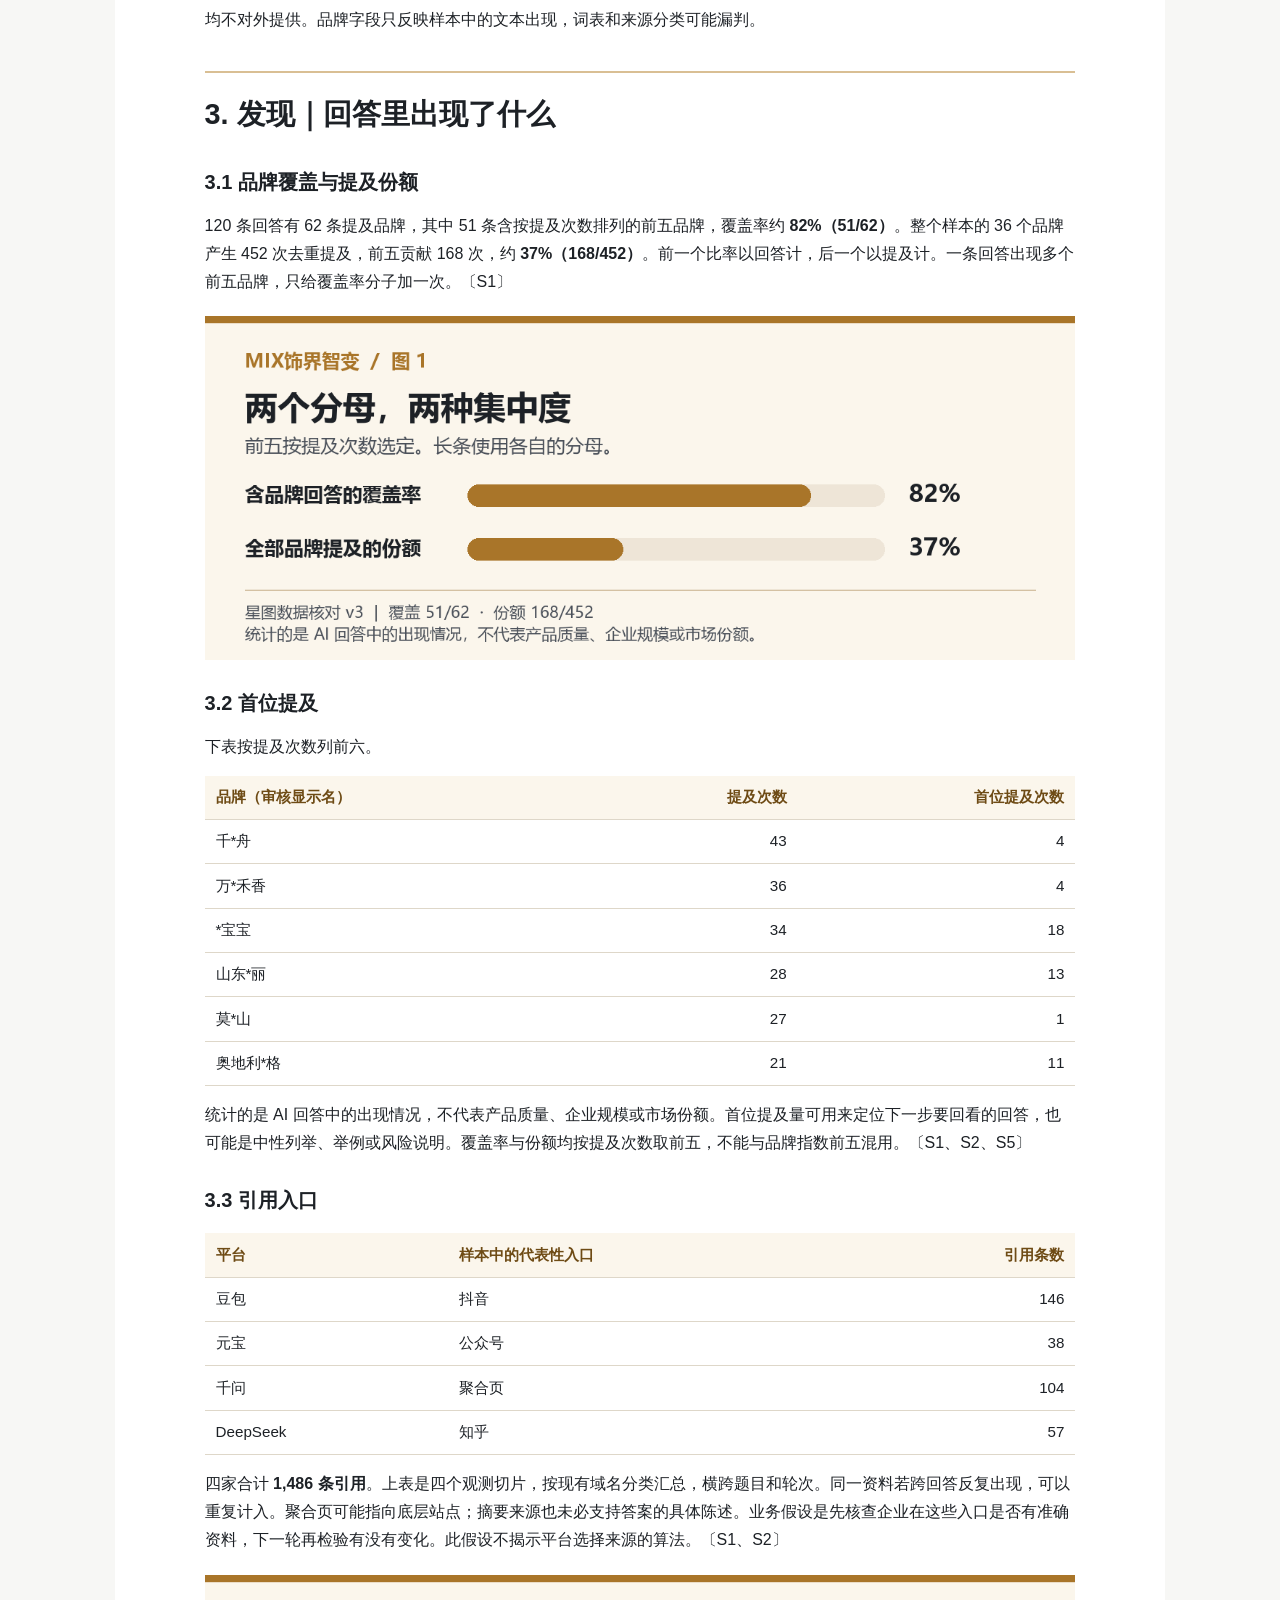
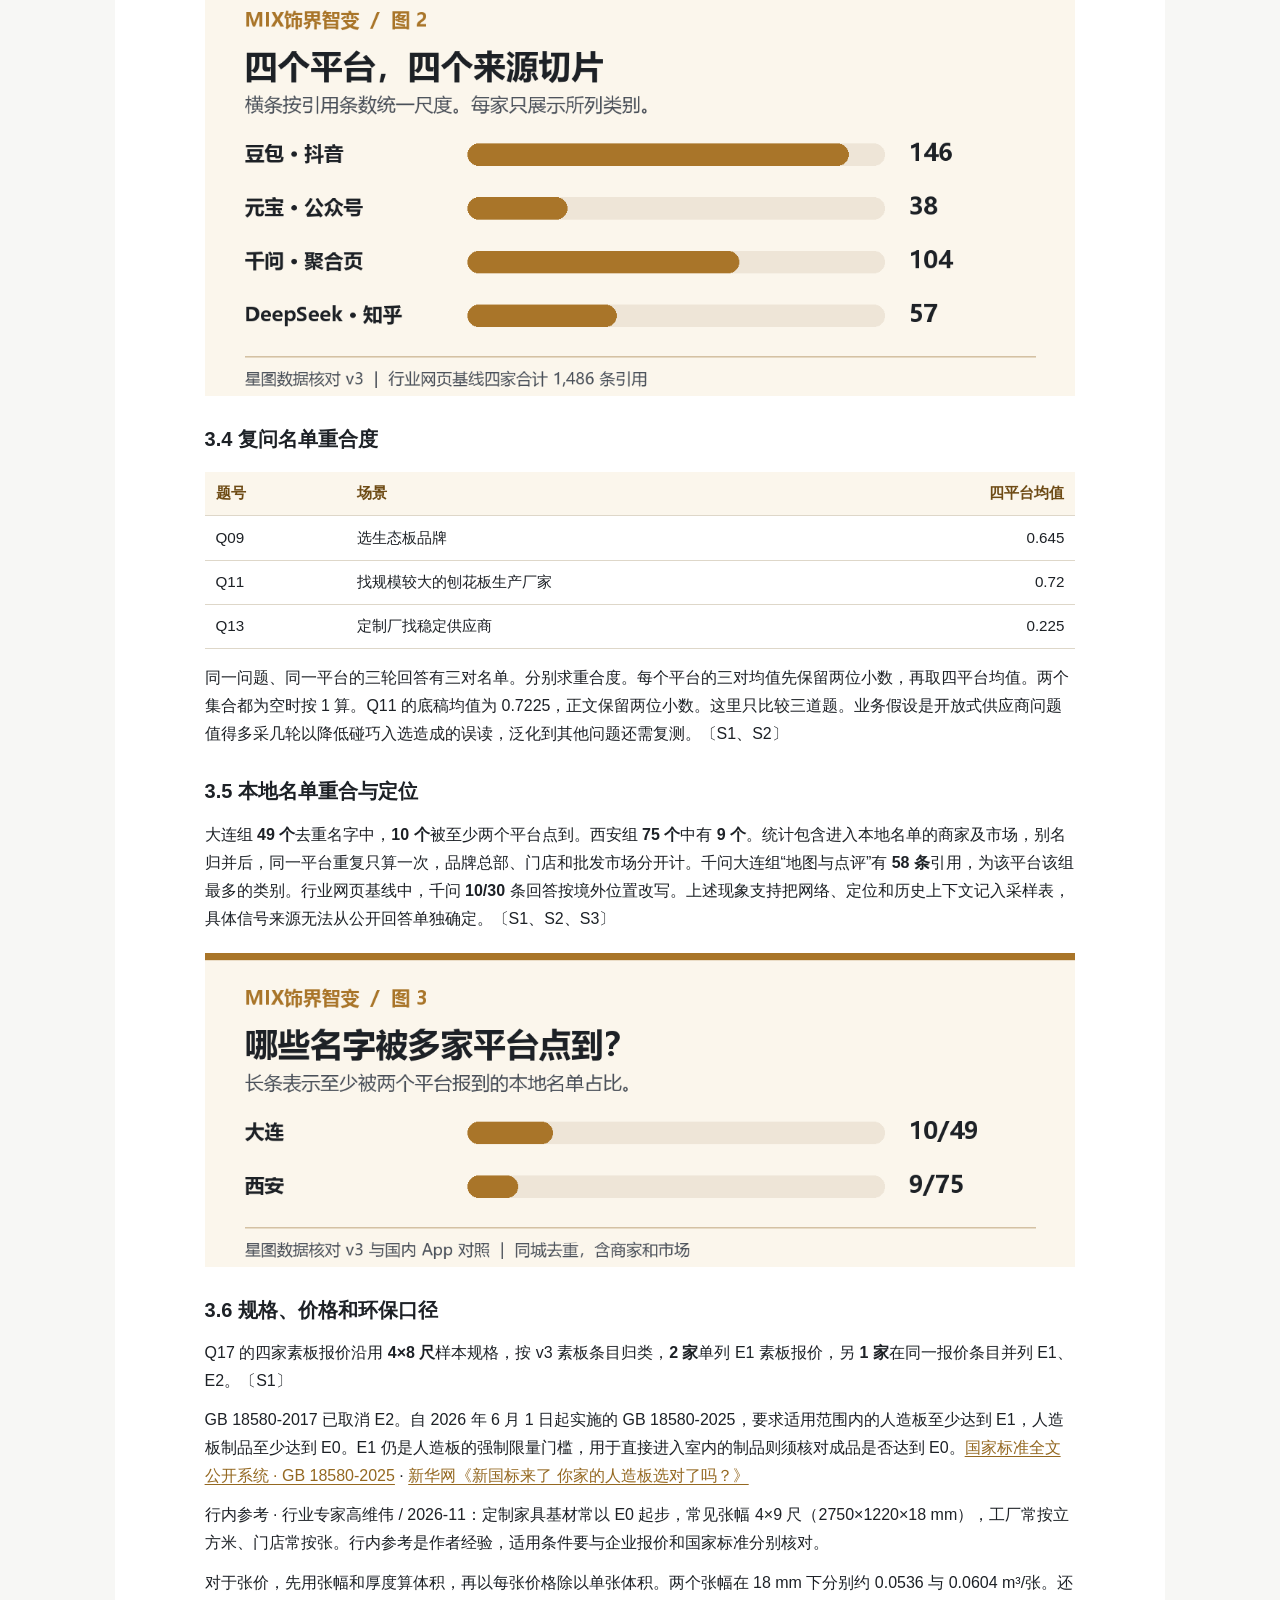
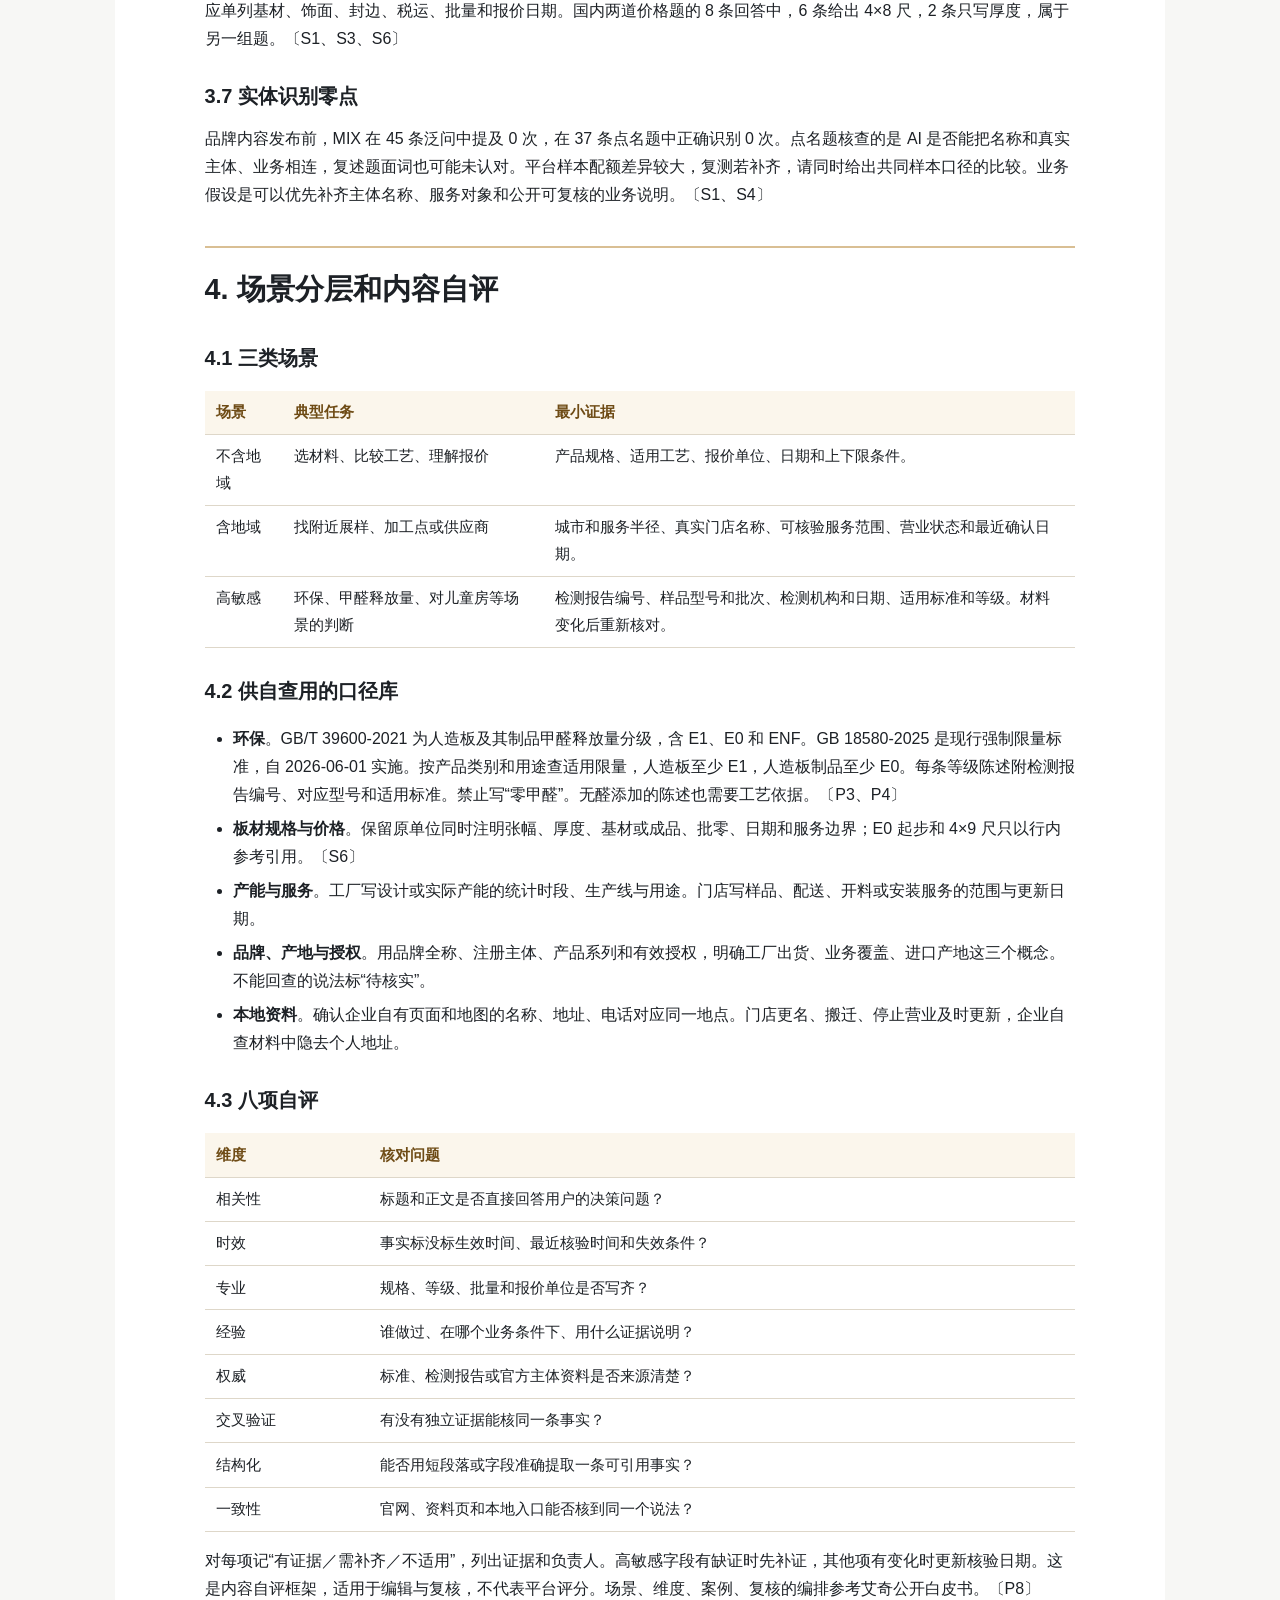
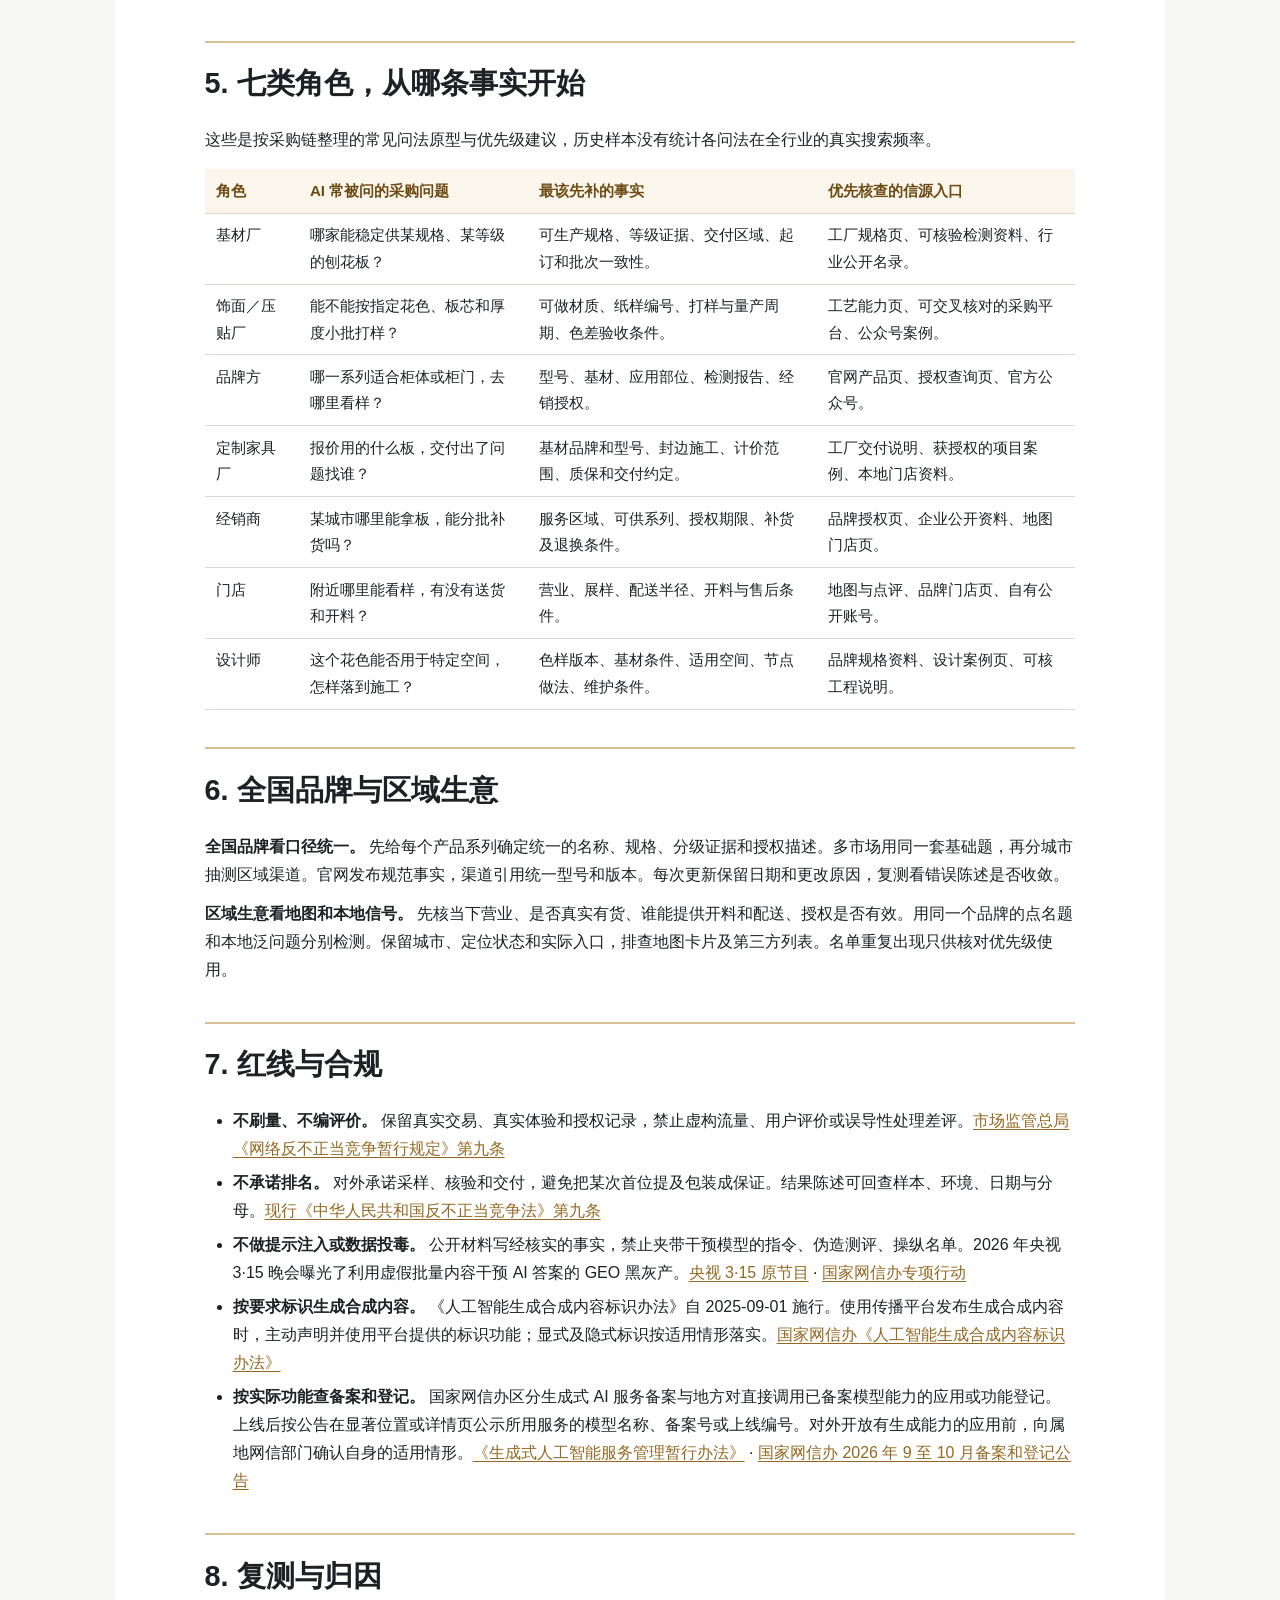
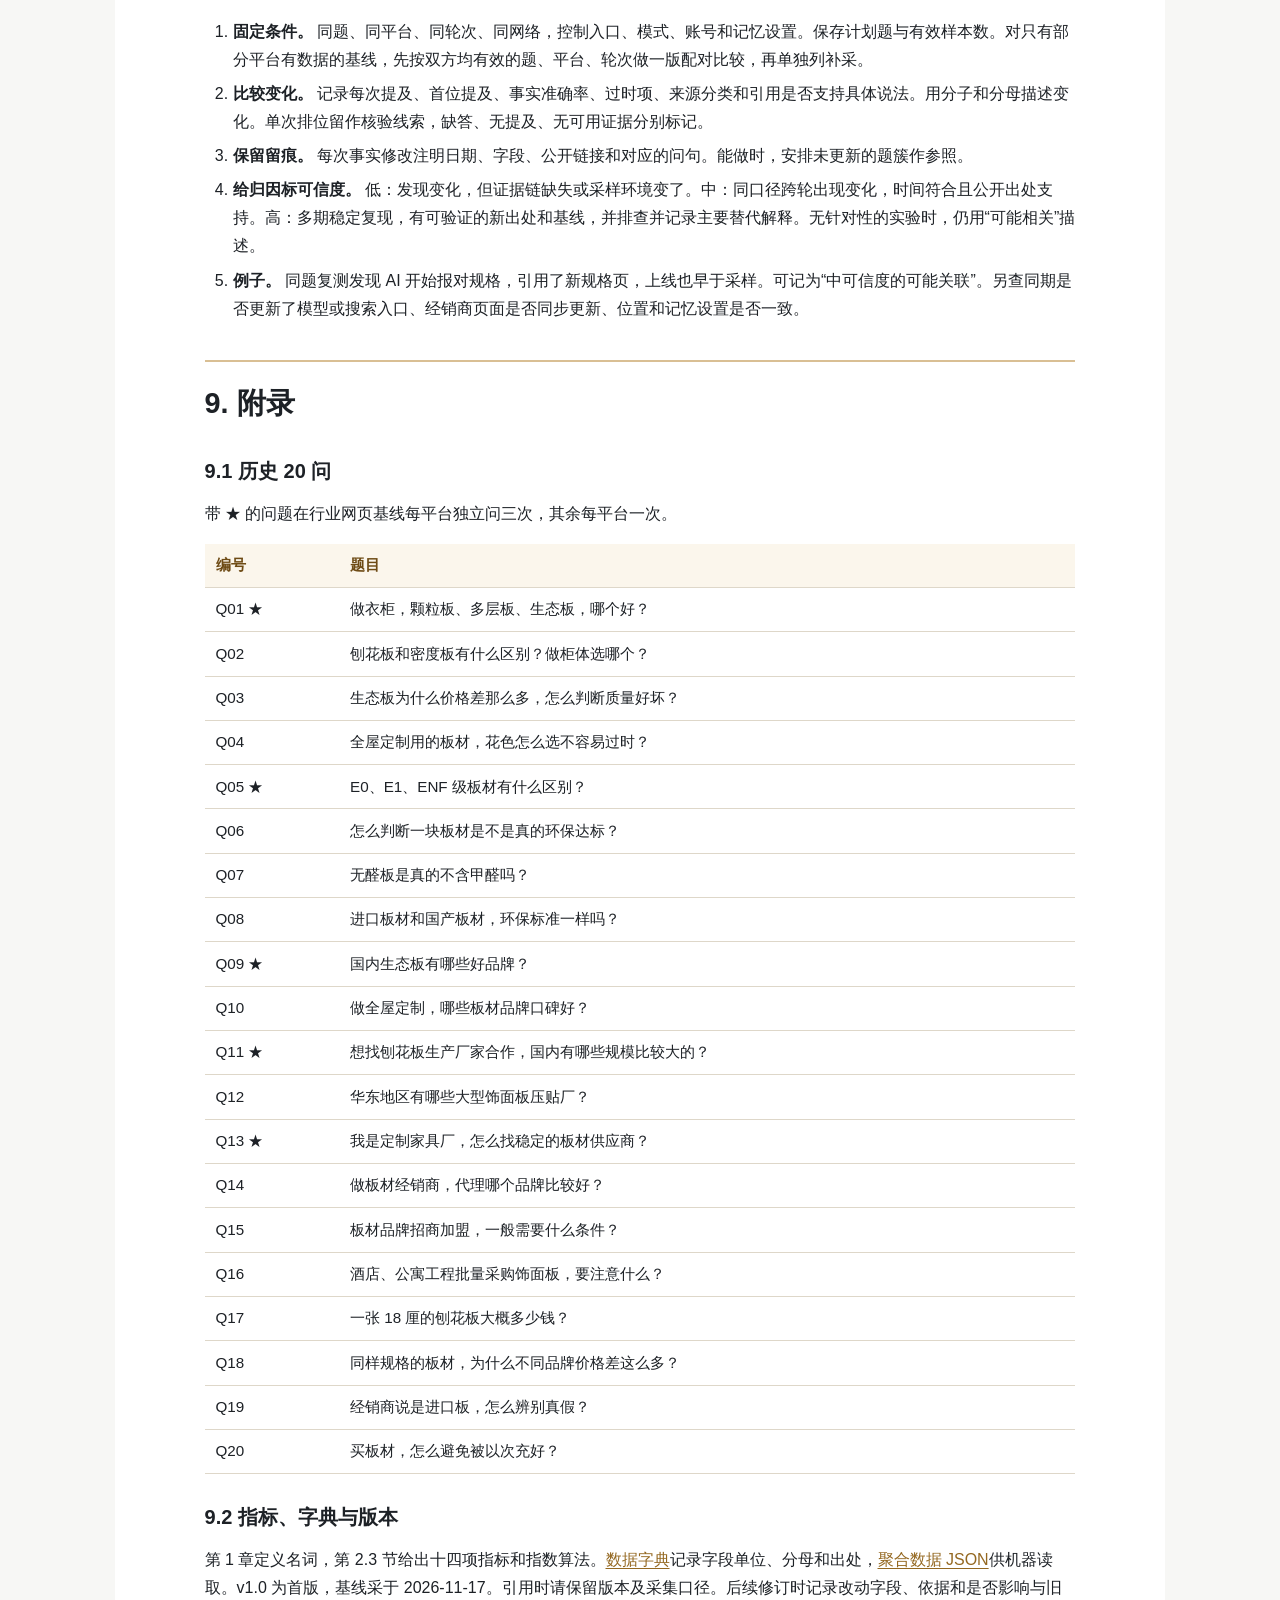
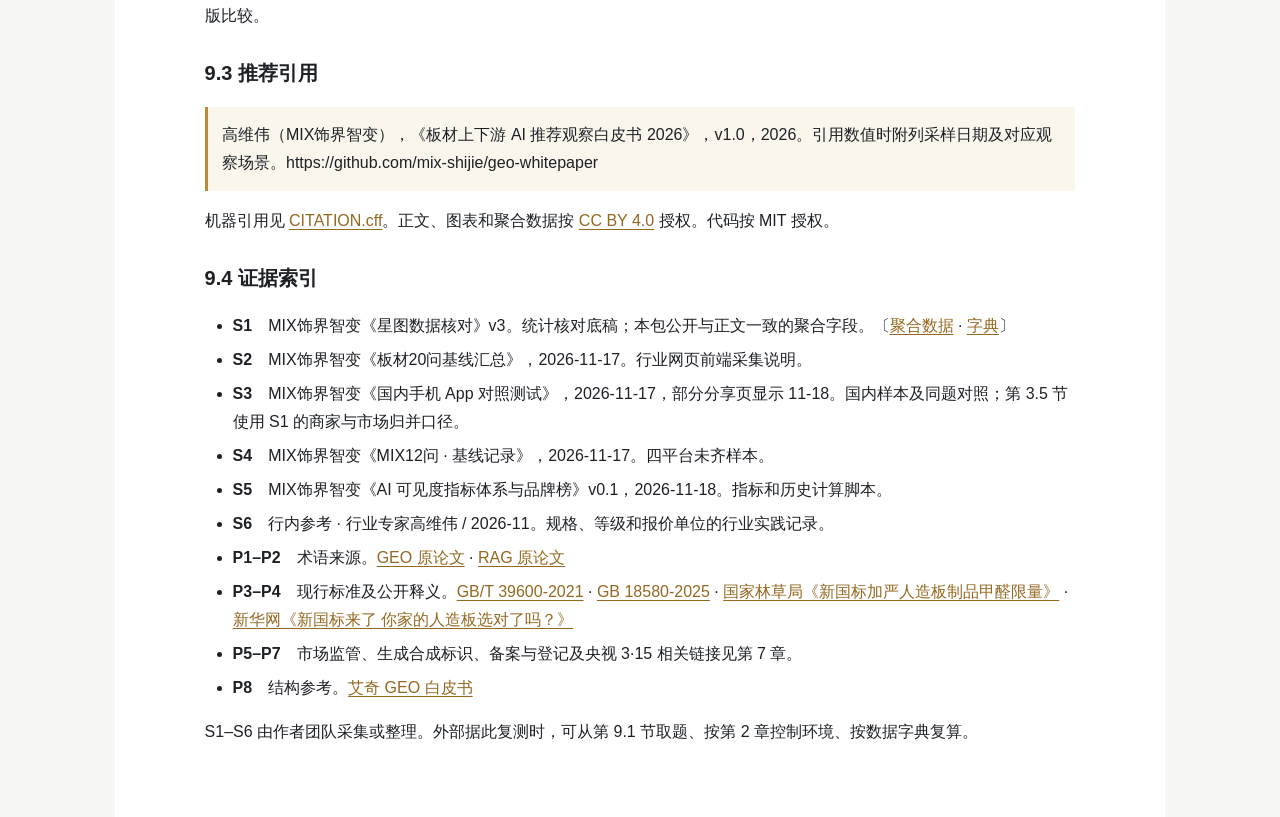
==== commit fb1e65e8: "发布星图互动报告公开版（只含聚合统计，品牌打码，演示品牌为虚构）" ====
--- a/whitepaper.html
+++ b/whitepaper.html
@@ -92,7 +92,7 @@
     <div class="hero"><h1>板材上下游 AI 推荐观察<wbr><span class="title-edition">白皮书 2026</span></h1>
 <p><strong>GEO（生成式引擎优化）实测与方法 · v1.0</strong></p>
 <p>高维伟 · MIX饰界智变（高维饰界科技（北京）有限公司）</p>
-<p>采样于 2026 年 11 月 · <a href="data/observations.json">聚合数据</a> · <a href="data/data-dictionary.md">数据字典</a> · <a href="AGENTS.md">AI 自查说明</a></p>
+<p>采样于 2026 年 11 月 · <a href="data/observations.json">聚合数据</a> · <a href="data/data-dictionary.md">数据字典</a> · <a href="AGENTS.md">AI 自查说明</a> · <a href="report/index.html">互动版报告</a></p>
 </div>
     <nav aria-label="白皮书目录" id="contents"><h2>目录</h2><div class="links"><a href="#chapter-0">0. 摘要｜十条关键发现</a><a href="#chapter-1">1. 术语表</a><a href="#chapter-2">2. 方法｜先固定题目和采集环境</a><a href="#chapter-3">3. 发现｜回答里出现了什么</a><a href="#chapter-4">4. 场景分层和内容自评</a><a href="#chapter-5">5. 七类角色，从哪条事实开始</a><a href="#chapter-6">6. 全国品牌与区域生意</a><a href="#chapter-7">7. 红线与合规</a><a href="#chapter-8">8. 复测与归因</a><a href="#chapter-9">9. 附录</a></div></nav>
   </div>
